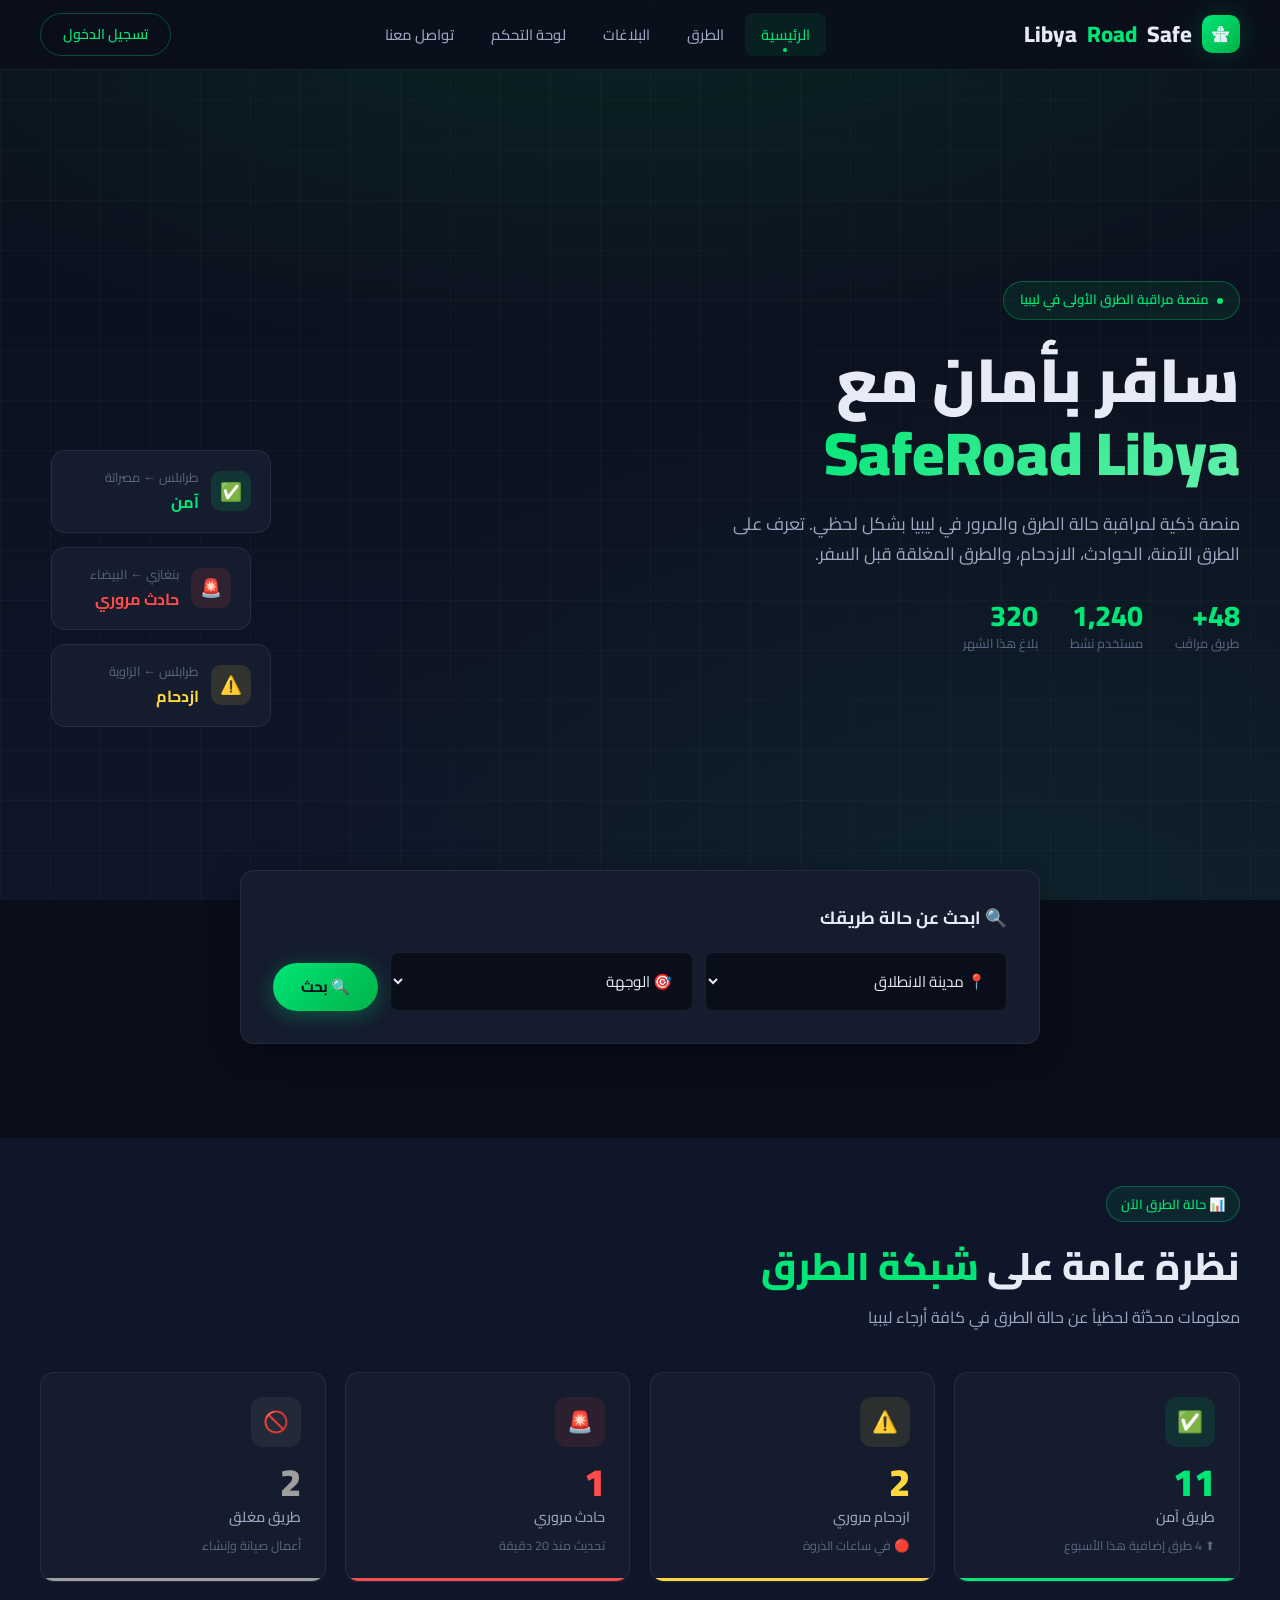
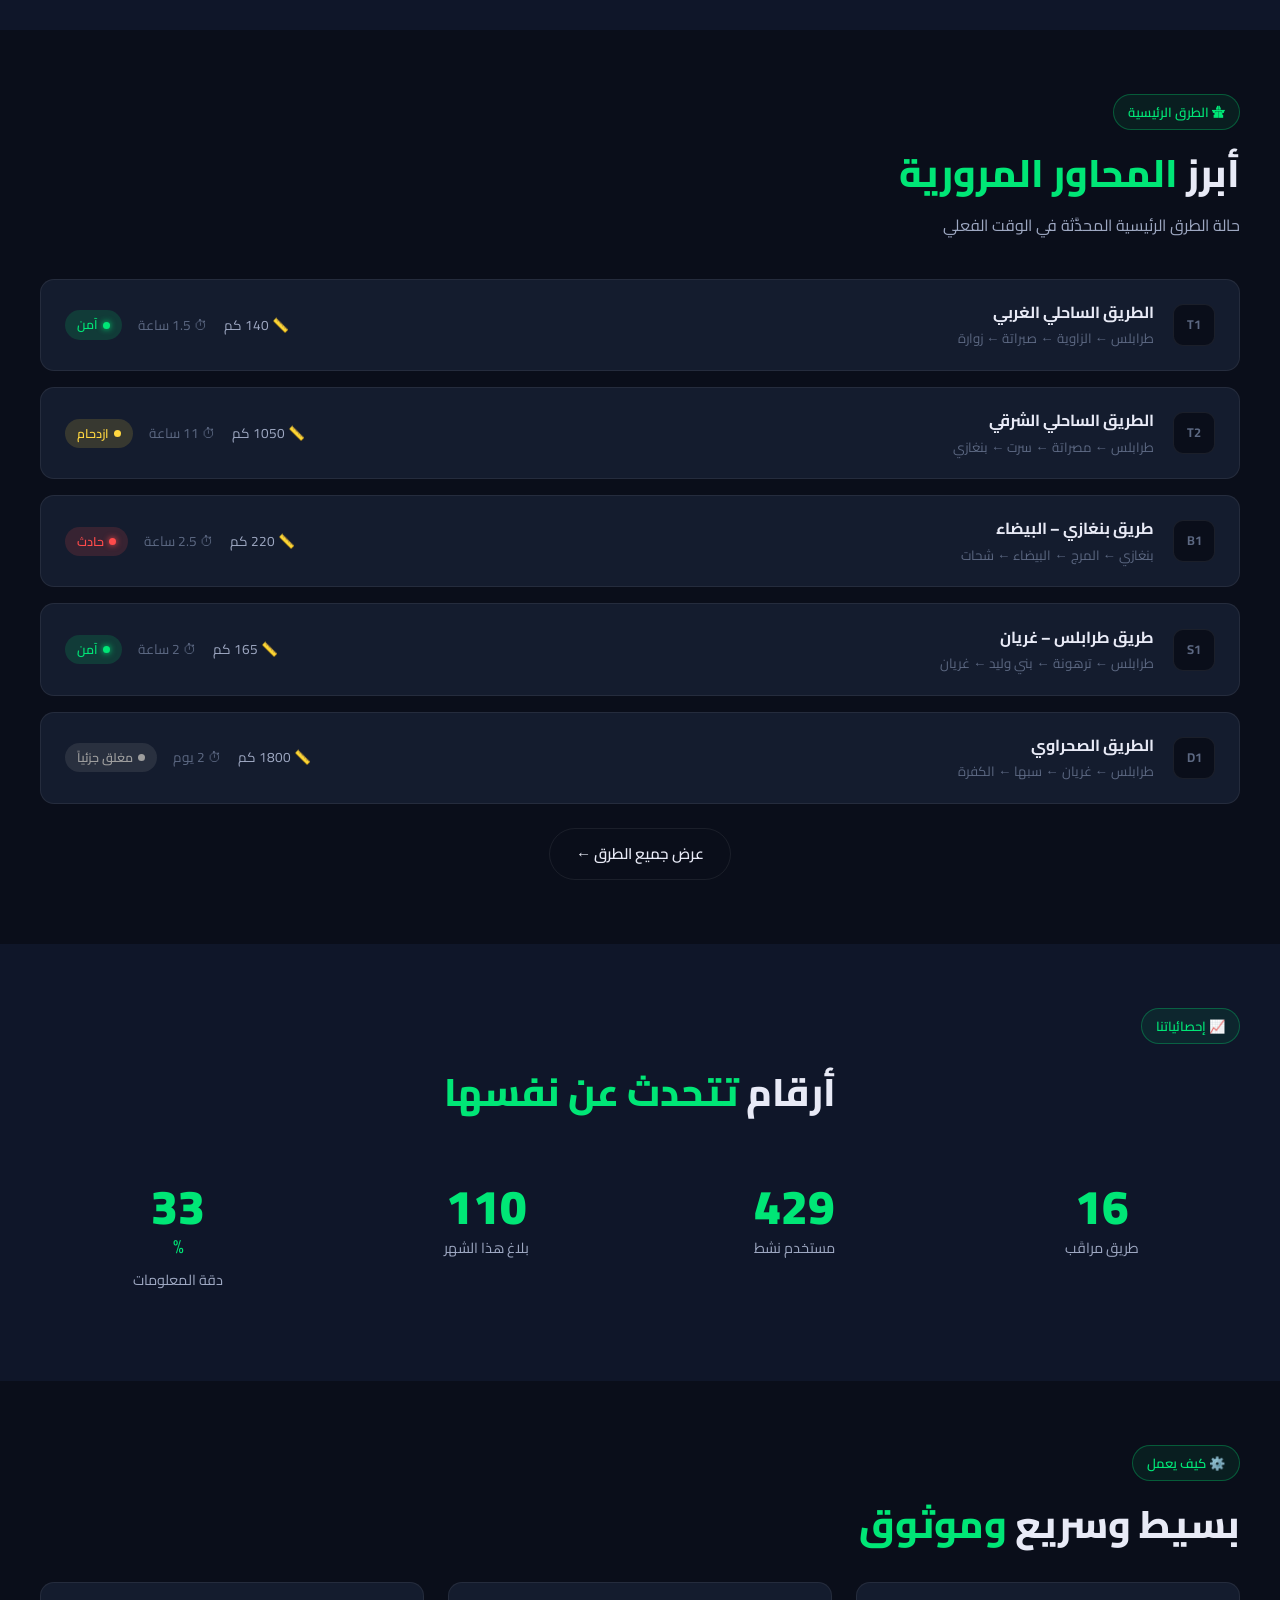
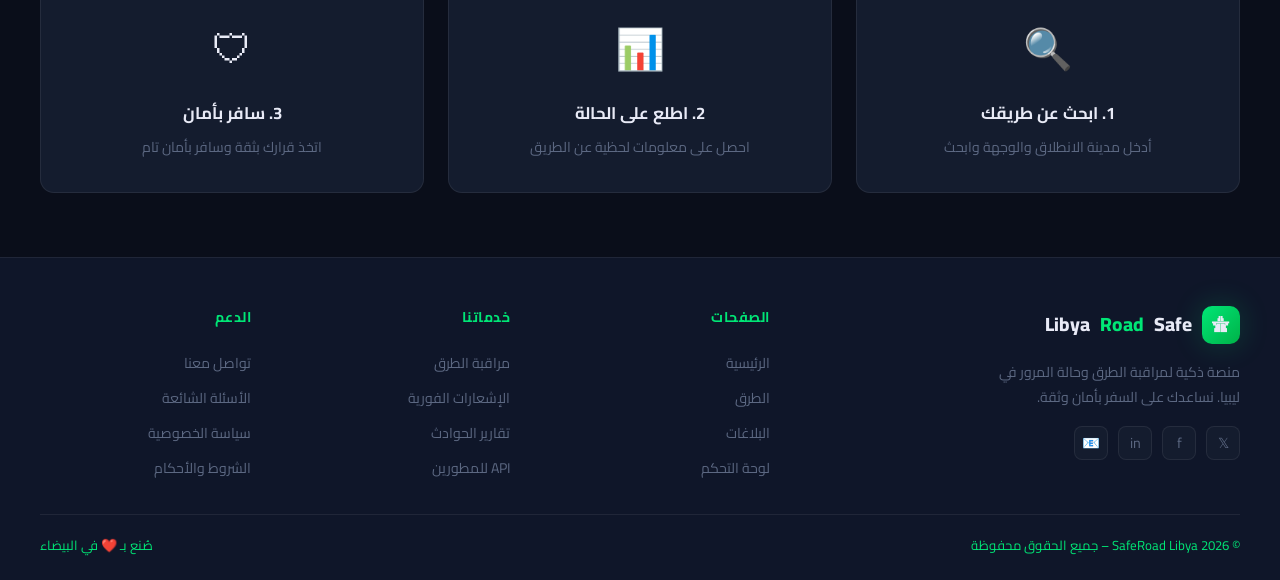
==== index.html @ 359f3f6f "Update index.html" ====
<!DOCTYPE html>
<html lang="ar" dir="rtl">
<head>
  <meta charset="UTF-8" />
  <meta name="viewport" content="width=device-width, initial-scale=1.0" />
  <title>SafeRoad Libya – منصة مراقبة الطرق</title>
  <meta name="description" content="منصة ذكية لمراقبة الطرق وحالة المرور في ليبيا" />
  <style>
/* =============================================
   SafeRoad Libya - style.css
   تصميم احترافي - داكن + أخضر + أبيض
   ============================================= */

/* === الخطوط === */
@import url('https://fonts.googleapis.com/css2?family=Cairo:wght@300;400;500;600;700;800;900&family=Tajawal:wght@300;400;500;700;800&display=swap');

/* === متغيرات الألوان === */
:root {
  --bg-primary:    #0a0e1a;
  --bg-secondary:  #0f1629;
  --bg-card:       #141c2e;
  --bg-card-hover: #1a2540;
  --green-main:    #00e676;
  --green-dark:    #00b248;
  --green-glow:    rgba(0, 230, 118, 0.18);
  --green-subtle:  rgba(0, 230, 118, 0.08);
  --accent-red:    #ff4b4b;
  --accent-yellow: #ffd740;
  --accent-gray:   #9e9e9e;
  --text-primary:  #e8eaf6;
  --text-secondary:#9ea8c2;
  --text-muted:    #5c6882;
  --border:        rgba(255,255,255,0.07);
  --border-green:  rgba(0, 230, 118, 0.3);
  --shadow-card:   0 8px 32px rgba(0,0,0,0.4);
  --shadow-green:  0 0 30px rgba(0, 230, 118, 0.2);
  --radius:        14px;
  --radius-sm:     8px;
  --transition:    all 0.3s cubic-bezier(0.4, 0, 0.2, 1);
}

/* === إعادة تعيين === */
*, *::before, *::after { box-sizing: border-box; margin: 0; padding: 0; }

html {
  scroll-behavior: smooth;
  font-size: 16px;
}

body {
  font-family: 'Cairo', 'Tajawal', sans-serif;
  background: var(--bg-primary);
  color: var(--text-primary);
  direction: rtl;
  text-align: right;
  line-height: 1.7;
  overflow-x: hidden;
  opacity: 0;
  transition: opacity 0.4s ease;
}

a { text-decoration: none; color: inherit; transition: var(--transition); }
ul, ol { list-style: none; }
img { max-width: 100%; display: block; }
button { cursor: pointer; font-family: inherit; border: none; outline: none; }
input, textarea, select { font-family: inherit; direction: rtl; }

/* === شريط التمرير === */
::-webkit-scrollbar { width: 6px; }
::-webkit-scrollbar-track { background: var(--bg-primary); }
::-webkit-scrollbar-thumb { background: var(--green-dark); border-radius: 3px; }

/* =============================================
   NAVBAR
   ============================================= */
.navbar {
  position: fixed;
  top: 0; right: 0; left: 0;
  z-index: 1000;
  display: flex;
  align-items: center;
  justify-content: space-between;
  padding: 0 2.5rem;
  height: 70px;
  background: rgba(10, 14, 26, 0.85);
  backdrop-filter: blur(20px);
  border-bottom: 1px solid var(--border);
  transition: var(--transition);
}

.navbar.scrolled {
  background: rgba(10, 14, 26, 0.98);
  box-shadow: 0 4px 30px rgba(0,0,0,0.5);
}

.nav-logo {
  display: flex;
  align-items: center;
  gap: 10px;
  font-size: 1.4rem;
  font-weight: 800;
  color: var(--text-primary);
}

.nav-logo .logo-icon {
  width: 38px; height: 38px;
  background: linear-gradient(135deg, var(--green-main), var(--green-dark));
  border-radius: 10px;
  display: flex; align-items: center; justify-content: center;
  font-size: 1.1rem;
  box-shadow: var(--shadow-green);
}

.nav-logo span { color: var(--green-main); }

.nav-links {
  display: flex;
  align-items: center;
  gap: 0.3rem;
}

.nav-links a {
  padding: 8px 16px;
  border-radius: var(--radius-sm);
  font-size: 0.92rem;
  font-weight: 500;
  color: var(--text-secondary);
  transition: var(--transition);
  position: relative;
}

.nav-links a:hover,
.nav-links a.active {
  color: var(--green-main);
  background: var(--green-subtle);
}

.nav-links a.active::after {
  content: '';
  position: absolute;
  bottom: 4px; left: 50%; transform: translateX(-50%);
  width: 4px; height: 4px;
  background: var(--green-main);
  border-radius: 50%;
}

.nav-actions {
  display: flex;
  align-items: center;
  gap: 12px;
}

.btn-nav-login {
  padding: 9px 22px;
  border-radius: 50px;
  background: transparent;
  border: 1px solid var(--border-green);
  color: var(--green-main);
  font-size: 0.88rem;
  font-weight: 600;
  transition: var(--transition);
}

.btn-nav-login:hover {
  background: var(--green-subtle);
  box-shadow: var(--shadow-green);
}

/* Mobile Menu Button */
.hamburger {
  display: none;
  flex-direction: column;
  gap: 5px;
  background: none;
  border: none;
  padding: 6px;
  cursor: pointer;
}

.hamburger span {
  width: 24px; height: 2px;
  background: var(--text-primary);
  border-radius: 2px;
  transition: var(--transition);
  display: block;
}

.hamburger.open span:nth-child(1) { transform: translateY(7px) rotate(45deg); }
.hamburger.open span:nth-child(2) { opacity: 0; }
.hamburger.open span:nth-child(3) { transform: translateY(-7px) rotate(-45deg); }

.mobile-menu {
  display: none;
  position: fixed;
  top: 70px; right: 0; left: 0;
  background: var(--bg-secondary);
  border-bottom: 1px solid var(--border);
  padding: 1.5rem;
  z-index: 999;
  flex-direction: column;
  gap: 8px;
  animation: slideDown 0.3s ease;
}

.mobile-menu.open { display: flex; }

.mobile-menu a {
  padding: 12px 16px;
  border-radius: var(--radius-sm);
  font-size: 1rem;
  font-weight: 500;
  color: var(--text-secondary);
  border-bottom: 1px solid var(--border);
  transition: var(--transition);
}

.mobile-menu a:last-child { border-bottom: none; }
.mobile-menu a:hover, .mobile-menu a.active { color: var(--green-main); background: var(--green-subtle); }

@keyframes slideDown {
  from { opacity: 0; transform: translateY(-10px); }
  to   { opacity: 1; transform: translateY(0); }
}

/* =============================================
   BUTTONS
   ============================================= */
.btn-primary {
  display: inline-flex;
  align-items: center;
  gap: 8px;
  padding: 13px 28px;
  background: linear-gradient(135deg, var(--green-main), var(--green-dark));
  color: #0a0e1a;
  border-radius: 50px;
  font-weight: 700;
  font-size: 0.95rem;
  border: none;
  transition: var(--transition);
  box-shadow: 0 4px 20px rgba(0, 230, 118, 0.3);
}

.btn-primary:hover {
  transform: translateY(-2px);
  box-shadow: 0 8px 30px rgba(0, 230, 118, 0.45);
}

.btn-secondary {
  display: inline-flex;
  align-items: center;
  gap: 8px;
  padding: 12px 26px;
  background: transparent;
  color: var(--text-primary);
  border-radius: 50px;
  font-weight: 600;
  font-size: 0.95rem;
  border: 1px solid var(--border);
  transition: var(--transition);
}

.btn-secondary:hover {
  border-color: var(--green-main);
  color: var(--green-main);
  background: var(--green-subtle);
}

.btn-outline-green {
  display: inline-flex;
  align-items: center;
  gap: 8px;
  padding: 10px 22px;
  background: transparent;
  color: var(--green-main);
  border-radius: var(--radius-sm);
  font-weight: 600;
  font-size: 0.88rem;
  border: 1px solid var(--border-green);
  transition: var(--transition);
}

.btn-outline-green:hover {
  background: var(--green-subtle);
  box-shadow: var(--shadow-green);
}

/* =============================================
   CARDS
   ============================================= */
.card {
  background: var(--bg-card);
  border: 1px solid var(--border);
  border-radius: var(--radius);
  padding: 1.5rem;
  transition: var(--transition);
  position: relative;
  overflow: hidden;
}

.card:hover {
  border-color: var(--border-green);
  box-shadow: var(--shadow-card);
  transform: translateY(-3px);
}

.card::before {
  content: '';
  position: absolute;
  top: 0; right: 0; left: 0;
  height: 2px;
  background: linear-gradient(90deg, transparent, var(--green-main), transparent);
  opacity: 0;
  transition: var(--transition);
}

.card:hover::before { opacity: 1; }

/* =============================================
   BADGES / STATUS
   ============================================= */
.badge {
  display: inline-flex;
  align-items: center;
  gap: 5px;
  padding: 4px 12px;
  border-radius: 50px;
  font-size: 0.78rem;
  font-weight: 600;
}

.badge-safe    { background: rgba(0,230,118,0.15); color: var(--green-main); }
.badge-danger  { background: rgba(255,75,75,0.15);  color: var(--accent-red); }
.badge-warning { background: rgba(255,215,64,0.15); color: var(--accent-yellow); }
.badge-closed  { background: rgba(158,158,158,0.15);color: var(--accent-gray); }

.status-dot {
  width: 7px; height: 7px;
  border-radius: 50%;
  display: inline-block;
}
.status-dot.safe    { background: var(--green-main); box-shadow: 0 0 6px var(--green-main); animation: pulse-green 2s infinite; }
.status-dot.danger  { background: var(--accent-red); box-shadow: 0 0 6px var(--accent-red); animation: pulse-red 2s infinite; }
.status-dot.warning { background: var(--accent-yellow); }
.status-dot.closed  { background: var(--accent-gray); }

@keyframes pulse-green {
  0%, 100% { box-shadow: 0 0 6px var(--green-main); }
  50%       { box-shadow: 0 0 14px var(--green-main); }
}
@keyframes pulse-red {
  0%, 100% { box-shadow: 0 0 6px var(--accent-red); }
  50%       { box-shadow: 0 0 14px var(--accent-red); }
}

/* =============================================
   SECTION TITLES
   ============================================= */
.section-label {
  display: inline-flex;
  align-items: center;
  gap: 8px;
  padding: 6px 14px;
  background: var(--green-subtle);
  border: 1px solid var(--border-green);
  border-radius: 50px;
  color: var(--green-main);
  font-size: 0.82rem;
  font-weight: 600;
  margin-bottom: 1.2rem;
}

.section-title {
  font-size: clamp(1.6rem, 3vw, 2.4rem);
  font-weight: 800;
  color: var(--text-primary);
  line-height: 1.3;
  margin-bottom: 0.8rem;
}

.section-title span { color: var(--green-main); }

.section-desc {
  color: var(--text-secondary);
  font-size: 1rem;
  max-width: 560px;
  margin-bottom: 2.5rem;
}

/* =============================================
   FORMS & INPUTS
   ============================================= */
.form-group {
  display: flex;
  flex-direction: column;
  gap: 8px;
  margin-bottom: 1.2rem;
}

.form-group label {
  font-size: 0.9rem;
  font-weight: 600;
  color: var(--text-secondary);
}

.form-control {
  padding: 13px 16px;
  background: var(--bg-primary);
  border: 1px solid var(--border);
  border-radius: var(--radius-sm);
  color: var(--text-primary);
  font-size: 0.95rem;
  transition: var(--transition);
  width: 100%;
}

.form-control:focus {
  border-color: var(--green-main);
  outline: none;
  box-shadow: 0 0 0 3px var(--green-glow);
}

.form-control::placeholder { color: var(--text-muted); }

select.form-control option { background: var(--bg-secondary); }

/* =============================================
   FOOTER
   ============================================= */
.footer {
  background: var(--bg-secondary);
  border-top: 1px solid var(--border);
  padding: 3rem 2.5rem 1.5rem;
}

.footer-grid {
  display: grid;
  grid-template-columns: 2fr 1fr 1fr 1fr;
  gap: 3rem;
  margin-bottom: 2rem;
}

.footer-brand .nav-logo { margin-bottom: 1rem; font-size: 1.2rem; }
.footer-brand p { color: var(--text-muted); font-size: 0.88rem; line-height: 1.8; max-width: 260px; }

.footer-col h4 {
  font-size: 0.88rem;
  font-weight: 700;
  color: var(--green-main);
  margin-bottom: 1.2rem;
  text-transform: uppercase;
  letter-spacing: 0.5px;
}

.footer-col ul { display: flex; flex-direction: column; gap: 8px; }
.footer-col ul a { color: var(--text-muted); font-size: 0.88rem; transition: var(--transition); }
.footer-col ul a:hover { color: var(--green-main); padding-right: 6px; }

.footer-bottom {
  border-top: 1px solid var(--border);
  padding-top: 1.2rem;
  display: flex;
  align-items: center;
  justify-content: space-between;
  color: var(--text-muted);
  font-size: 0.82rem;
}

.footer-bottom span { color: var(--green-main); }

.social-links { display: flex; gap: 10px; }
.social-link {
  width: 34px; height: 34px;
  border-radius: 8px;
  background: var(--bg-card);
  border: 1px solid var(--border);
  display: flex; align-items: center; justify-content: center;
  color: var(--text-muted);
  font-size: 0.9rem;
  transition: var(--transition);
}
.social-link:hover { border-color: var(--green-main); color: var(--green-main); }

/* =============================================
   HERO - index.html
   ============================================= */
.hero {
  min-height: 100vh;
  display: flex;
  align-items: center;
  position: relative;
  padding: 100px 2.5rem 4rem;
  overflow: hidden;
}

.hero-bg {
  position: absolute;
  inset: 0;
  background:
    radial-gradient(ellipse 80% 50% at 50% -10%, rgba(0,230,118,0.12), transparent),
    radial-gradient(ellipse 60% 60% at 80% 100%, rgba(0,178,72,0.08), transparent),
    linear-gradient(180deg, var(--bg-primary) 0%, var(--bg-secondary) 100%);
}

.hero-grid-lines {
  position: absolute;
  inset: 0;
  background-image:
    linear-gradient(rgba(255,255,255,0.025) 1px, transparent 1px),
    linear-gradient(90deg, rgba(255,255,255,0.025) 1px, transparent 1px);
  background-size: 50px 50px;
}

.hero-content {
  position: relative;
  z-index: 2;
  max-width: 680px;
}

.hero-badge {
  display: inline-flex;
  align-items: center;
  gap: 8px;
  padding: 7px 16px;
  background: var(--green-subtle);
  border: 1px solid var(--border-green);
  border-radius: 50px;
  color: var(--green-main);
  font-size: 0.83rem;
  font-weight: 600;
  margin-bottom: 1.5rem;
  animation: fadeInDown 0.6s ease both;
}

.hero-badge .dot { width: 6px; height: 6px; background: var(--green-main); border-radius: 50%; animation: pulse-green 1.5s infinite; }

.hero h1 {
  font-size: clamp(2.2rem, 5vw, 3.8rem);
  font-weight: 900;
  line-height: 1.2;
  margin-bottom: 1.2rem;
  animation: fadeInUp 0.7s ease 0.1s both;
}

.hero h1 .highlight {
  background: linear-gradient(135deg, var(--green-main), #69f0ae);
  -webkit-background-clip: text;
  -webkit-text-fill-color: transparent;
  background-clip: text;
}

.hero p {
  font-size: 1.1rem;
  color: var(--text-secondary);
  margin-bottom: 2rem;
  animation: fadeInUp 0.7s ease 0.2s both;
  max-width: 540px;
}

.hero-actions {
  display: flex;
  gap: 14px;
  flex-wrap: wrap;
  animation: fadeInUp 0.7s ease 0.3s both;
  margin-bottom: 2.5rem;
}

.hero-stats {
  display: flex;
  gap: 2rem;
  animation: fadeInUp 0.7s ease 0.4s both;
}

.hero-stat .num {
  font-size: 1.8rem;
  font-weight: 800;
  color: var(--green-main);
  line-height: 1;
}

.hero-stat .lbl {
  font-size: 0.8rem;
  color: var(--text-muted);
  margin-top: 3px;
}

/* Floating cards */
.hero-visual {
  position: absolute;
  left: 4%;
  top: 50%;
  transform: translateY(-50%);
  display: flex;
  flex-direction: column;
  gap: 14px;
  z-index: 2;
  animation: fadeInLeft 0.8s ease 0.5s both;
}

.float-card {
  background: var(--bg-card);
  border: 1px solid var(--border);
  border-radius: var(--radius);
  padding: 1rem 1.2rem;
  min-width: 200px;
  display: flex;
  align-items: center;
  gap: 12px;
  animation: float 4s ease-in-out infinite;
  backdrop-filter: blur(10px);
}

.float-card:nth-child(2) { animation-delay: 1s; margin-right: 20px; }
.float-card:nth-child(3) { animation-delay: 2s; }

.float-card .icon {
  width: 40px; height: 40px;
  border-radius: 10px;
  display: flex; align-items: center; justify-content: center;
  font-size: 1.1rem;
  flex-shrink: 0;
}

.float-card .info { flex: 1; }
.float-card .info .title { font-size: 0.8rem; color: var(--text-muted); }
.float-card .info .value { font-size: 1rem; font-weight: 700; }

@keyframes float {
  0%, 100% { transform: translateY(0); }
  50%       { transform: translateY(-8px); }
}

/* =============================================
   SEARCH SECTION - index.html
   ============================================= */
.search-section {
  padding: 0 2.5rem 4rem;
  position: relative;
  z-index: 2;
}

.search-box {
  background: var(--bg-card);
  border: 1px solid var(--border);
  border-radius: var(--radius);
  padding: 2rem;
  max-width: 800px;
  margin: 0 auto;
  box-shadow: var(--shadow-card);
  position: relative;
  top: -30px;
}

.search-box h3 {
  font-size: 1.1rem;
  font-weight: 700;
  margin-bottom: 1.2rem;
  color: var(--text-primary);
}

.search-row {
  display: grid;
  grid-template-columns: 1fr 1fr auto;
  gap: 12px;
  align-items: end;
}

.search-row .btn-primary { white-space: nowrap; height: 48px; }

/* =============================================
   STATUS CARDS SECTION
   ============================================= */
.status-section {
  padding: 3rem 2.5rem;
  background: var(--bg-secondary);
}

.status-grid {
  display: grid;
  grid-template-columns: repeat(4, 1fr);
  gap: 1.2rem;
  margin-top: 2rem;
}

.status-card {
  background: var(--bg-card);
  border: 1px solid var(--border);
  border-radius: var(--radius);
  padding: 1.5rem;
  transition: var(--transition);
  cursor: pointer;
  position: relative;
  overflow: hidden;
}

.status-card::after {
  content: '';
  position: absolute;
  bottom: 0; right: 0; left: 0;
  height: 3px;
  border-radius: 0 0 var(--radius) var(--radius);
  transition: var(--transition);
}

.status-card.safe::after   { background: var(--green-main); }
.status-card.danger::after { background: var(--accent-red); }
.status-card.warn::after   { background: var(--accent-yellow); }
.status-card.closed::after { background: var(--accent-gray); }

.status-card:hover { transform: translateY(-4px); border-color: rgba(255,255,255,0.15); }

.status-card .sc-icon {
  width: 50px; height: 50px;
  border-radius: 12px;
  display: flex; align-items: center; justify-content: center;
  font-size: 1.3rem;
  margin-bottom: 1rem;
}

.status-card.safe   .sc-icon { background: rgba(0,230,118,0.1);  color: var(--green-main); }
.status-card.danger .sc-icon { background: rgba(255,75,75,0.1);  color: var(--accent-red); }
.status-card.warn   .sc-icon { background: rgba(255,215,64,0.1); color: var(--accent-yellow); }
.status-card.closed .sc-icon { background: rgba(158,158,158,0.1);color: var(--accent-gray); }

.status-card .sc-num {
  font-size: 2.4rem;
  font-weight: 900;
  line-height: 1;
  margin-bottom: 4px;
}

.status-card.safe   .sc-num { color: var(--green-main); }
.status-card.danger .sc-num { color: var(--accent-red); }
.status-card.warn   .sc-num { color: var(--accent-yellow); }
.status-card.closed .sc-num { color: var(--accent-gray); }

.status-card .sc-label { font-size: 0.9rem; color: var(--text-secondary); font-weight: 500; }
.status-card .sc-sub   { font-size: 0.78rem; color: var(--text-muted); margin-top: 6px; }

/* =============================================
   FEATURED ROADS - index.html
   ============================================= */
.roads-section { padding: 4rem 2.5rem; }

.roads-list { display: flex; flex-direction: column; gap: 1rem; }

.road-item {
  background: var(--bg-card);
  border: 1px solid var(--border);
  border-radius: var(--radius);
  padding: 1.2rem 1.5rem;
  display: flex;
  align-items: center;
  gap: 1.2rem;
  transition: var(--transition);
}

.road-item:hover { border-color: var(--border-green); transform: translateX(-4px); }

.road-item .road-num {
  width: 42px; height: 42px;
  background: var(--bg-primary);
  border: 1px solid var(--border);
  border-radius: 10px;
  display: flex; align-items: center; justify-content: center;
  font-size: 0.8rem;
  font-weight: 700;
  color: var(--text-muted);
  flex-shrink: 0;
}

.road-item .road-info { flex: 1; }
.road-item .road-name { font-weight: 700; font-size: 1rem; color: var(--text-primary); }
.road-item .road-cities { font-size: 0.83rem; color: var(--text-muted); margin-top: 2px; }

.road-item .road-meta {
  display: flex;
  align-items: center;
  gap: 1rem;
  flex-shrink: 0;
}

.road-item .road-dist { font-size: 0.85rem; color: var(--text-secondary); }
.road-item .road-time { font-size: 0.85rem; color: var(--text-muted); }

/* =============================================
   STATISTICS - index.html
   ============================================= */
.stats-section {
  padding: 4rem 2.5rem;
  background: var(--bg-secondary);
}

.stats-grid {
  display: grid;
  grid-template-columns: repeat(4, 1fr);
  gap: 2rem;
  text-align: center;
}

.stat-item { padding: 1.5rem; }
.stat-item .num {
  font-size: clamp(2rem, 4vw, 3rem);
  font-weight: 900;
  color: var(--green-main);
  line-height: 1;
  display: block;
}
.stat-item .unit { font-size: 1.2rem; }
.stat-item .label { color: var(--text-secondary); font-size: 0.9rem; margin-top: 6px; }
.stat-divider {
  width: 1px;
  background: var(--border);
  margin: 1rem 0;
  height: auto;
}

/* =============================================
   ROADS PAGE - roads.html
   ============================================= */
.page-header {
  padding: 120px 2.5rem 3rem;
  background: var(--bg-secondary);
  border-bottom: 1px solid var(--border);
  position: relative;
  overflow: hidden;
}

.page-header::before {
  content: '';
  position: absolute;
  top: 0; right: 0; left: 0;
  height: 100%;
  background: radial-gradient(ellipse 60% 80% at 50% 0%, rgba(0,230,118,0.07), transparent);
}

.page-header-content { position: relative; z-index: 1; }
.page-header h1 { font-size: clamp(1.8rem, 3.5vw, 2.8rem); font-weight: 900; margin-bottom: 0.5rem; }
.page-header p  { color: var(--text-secondary); }

/* Map */
.map-container {
  background: var(--bg-card);
  border: 1px solid var(--border);
  border-radius: var(--radius);
  overflow: hidden;
  height: 420px;
  position: relative;
}

.map-placeholder {
  width: 100%; height: 100%;
  display: flex;
  flex-direction: column;
  align-items: center;
  justify-content: center;
  background: linear-gradient(135deg, #0d1520, #0a1a12);
  position: relative;
  overflow: hidden;
}

/* SVG Road Map */
.map-svg { width: 100%; height: 100%; }

.map-legend {
  position: absolute;
  bottom: 14px;
  right: 14px;
  background: rgba(10,14,26,0.88);
  border: 1px solid var(--border);
  border-radius: var(--radius-sm);
  padding: 10px 14px;
  display: flex;
  gap: 14px;
  backdrop-filter: blur(10px);
}

.legend-item {
  display: flex;
  align-items: center;
  gap: 6px;
  font-size: 0.78rem;
  color: var(--text-secondary);
}

.legend-line {
  width: 20px; height: 3px;
  border-radius: 2px;
}

.roads-page-layout {
  display: grid;
  grid-template-columns: 1fr 1.5fr;
  gap: 1.5rem;
  padding: 2rem 2.5rem;
  align-items: start;
}

.search-panel { display: flex; flex-direction: column; gap: 1rem; }

.route-result-card {
  background: var(--bg-card);
  border: 1px solid var(--border);
  border-radius: var(--radius);
  padding: 1.2rem 1.5rem;
  transition: var(--transition);
}

.route-result-card:hover { border-color: var(--border-green); }

.route-result-header {
  display: flex;
  align-items: center;
  justify-content: space-between;
  margin-bottom: 10px;
}

.route-cities {
  font-weight: 700;
  font-size: 1.05rem;
  display: flex;
  align-items: center;
  gap: 8px;
}

.route-cities .arrow { color: var(--text-muted); font-size: 0.85rem; }

.route-meta {
  display: flex;
  gap: 1.2rem;
  margin-top: 10px;
  padding-top: 10px;
  border-top: 1px solid var(--border);
}

.route-meta-item { display: flex; flex-direction: column; }
.route-meta-item .rm-label { font-size: 0.75rem; color: var(--text-muted); }
.route-meta-item .rm-value { font-size: 0.9rem; font-weight: 600; color: var(--text-primary); }

/* =============================================
   REPORTS PAGE - reports.html
   ============================================= */
.reports-layout {
  display: grid;
  grid-template-columns: 1fr 2fr;
  gap: 1.5rem;
  padding: 2rem 2.5rem;
  align-items: start;
}

.filter-panel { display: flex; flex-direction: column; gap: 0.7rem; }

.filter-btn {
  display: flex;
  align-items: center;
  gap: 10px;
  padding: 12px 16px;
  border-radius: var(--radius-sm);
  background: var(--bg-card);
  border: 1px solid var(--border);
  color: var(--text-secondary);
  font-size: 0.9rem;
  font-weight: 500;
  width: 100%;
  text-align: right;
  transition: var(--transition);
  cursor: pointer;
}

.filter-btn:hover, .filter-btn.active {
  border-color: var(--green-main);
  color: var(--green-main);
  background: var(--green-subtle);
}

.filter-btn .count {
  margin-right: auto;
  background: var(--bg-primary);
  padding: 2px 8px;
  border-radius: 50px;
  font-size: 0.75rem;
  color: var(--text-muted);
}

.report-card {
  background: var(--bg-card);
  border: 1px solid var(--border);
  border-radius: var(--radius);
  padding: 1.2rem 1.5rem;
  transition: var(--transition);
  display: flex;
  gap: 14px;
}

.report-card:hover { border-color: var(--border-green); transform: translateX(-4px); }

.report-card .report-icon {
  width: 44px; height: 44px;
  border-radius: 10px;
  display: flex; align-items: center; justify-content: center;
  font-size: 1.1rem;
  flex-shrink: 0;
}

.report-card.danger  .report-icon { background: rgba(255,75,75,0.1);  color: var(--accent-red); }
.report-card.warning .report-icon { background: rgba(255,215,64,0.1); color: var(--accent-yellow); }
.report-card.closed  .report-icon { background: rgba(158,158,158,0.1);color: var(--accent-gray); }
.report-card.safe    .report-icon { background: rgba(0,230,118,0.1);  color: var(--green-main); }

.report-card .report-body { flex: 1; }
.report-card .report-title { font-weight: 700; font-size: 0.98rem; margin-bottom: 4px; }
.report-card .report-location { font-size: 0.83rem; color: var(--text-muted); margin-bottom: 6px; display: flex; align-items: center; gap: 4px; }
.report-card .report-desc { font-size: 0.85rem; color: var(--text-secondary); line-height: 1.6; }
.report-card .report-footer { display: flex; align-items: center; justify-content: space-between; margin-top: 8px; padding-top: 8px; border-top: 1px solid var(--border); }
.report-card .report-time { font-size: 0.78rem; color: var(--text-muted); display: flex; align-items: center; gap: 4px; }
.report-card .report-votes { font-size: 0.78rem; color: var(--text-secondary); display: flex; align-items: center; gap: 4px; }

/* Add Report Button */
.fab {
  position: fixed;
  bottom: 2rem;
  left: 2rem;
  width: 56px; height: 56px;
  border-radius: 50%;
  background: linear-gradient(135deg, var(--green-main), var(--green-dark));
  color: #0a0e1a;
  display: flex; align-items: center; justify-content: center;
  font-size: 1.4rem;
  font-weight: 700;
  box-shadow: 0 6px 24px rgba(0,230,118,0.4);
  border: none;
  cursor: pointer;
  transition: var(--transition);
  z-index: 100;
}

.fab:hover { transform: scale(1.1) rotate(45deg); box-shadow: 0 8px 32px rgba(0,230,118,0.6); }

/* Modal */
.modal-overlay {
  display: none;
  position: fixed;
  inset: 0;
  background: rgba(0,0,0,0.75);
  z-index: 2000;
  align-items: center;
  justify-content: center;
  backdrop-filter: blur(4px);
}

.modal-overlay.open { display: flex; }

.modal {
  background: var(--bg-card);
  border: 1px solid var(--border);
  border-radius: var(--radius);
  padding: 2rem;
  width: 90%;
  max-width: 500px;
  animation: scaleIn 0.3s ease;
}

@keyframes scaleIn {
  from { opacity: 0; transform: scale(0.9); }
  to   { opacity: 1; transform: scale(1); }
}

.modal-header { display: flex; align-items: center; justify-content: space-between; margin-bottom: 1.5rem; }
.modal-header h3 { font-size: 1.1rem; font-weight: 700; }

.modal-close {
  width: 32px; height: 32px;
  border-radius: 8px;
  background: var(--bg-primary);
  border: 1px solid var(--border);
  color: var(--text-muted);
  display: flex; align-items: center; justify-content: center;
  cursor: pointer;
  transition: var(--transition);
  font-size: 1rem;
}

.modal-close:hover { border-color: var(--accent-red); color: var(--accent-red); }

/* =============================================
   DASHBOARD - dashboard.html
   ============================================= */
.dashboard-grid {
  display: grid;
  grid-template-columns: repeat(4, 1fr);
  gap: 1.2rem;
  padding: 2rem 2.5rem 1.5rem;
}

.dash-card {
  background: var(--bg-card);
  border: 1px solid var(--border);
  border-radius: var(--radius);
  padding: 1.4rem;
  position: relative;
  overflow: hidden;
  transition: var(--transition);
}

.dash-card:hover { transform: translateY(-3px); box-shadow: var(--shadow-card); }

.dash-card .dc-icon {
  width: 48px; height: 48px;
  border-radius: 12px;
  display: flex; align-items: center; justify-content: center;
  font-size: 1.2rem;
  margin-bottom: 1rem;
}

.dash-card.green  .dc-icon { background: rgba(0,230,118,0.1);  color: var(--green-main); }
.dash-card.red    .dc-icon { background: rgba(255,75,75,0.1);  color: var(--accent-red); }
.dash-card.yellow .dc-icon { background: rgba(255,215,64,0.1); color: var(--accent-yellow); }
.dash-card.gray   .dc-icon { background: rgba(158,158,158,0.1);color: var(--accent-gray); }

.dash-card .dc-num {
  font-size: 2.2rem;
  font-weight: 900;
  line-height: 1;
  margin-bottom: 4px;
}

.dash-card.green  .dc-num { color: var(--green-main); }
.dash-card.red    .dc-num { color: var(--accent-red); }
.dash-card.yellow .dc-num { color: var(--accent-yellow); }
.dash-card.gray   .dc-num { color: var(--accent-gray); }

.dash-card .dc-label { font-size: 0.9rem; color: var(--text-secondary); }
.dash-card .dc-change { font-size: 0.78rem; color: var(--text-muted); margin-top: 8px; }
.dash-card .dc-change.up   { color: var(--green-main); }
.dash-card .dc-change.down { color: var(--accent-red); }

/* Progress bar */
.progress-bar {
  height: 4px;
  background: var(--bg-primary);
  border-radius: 2px;
  margin-top: 10px;
  overflow: hidden;
}

.progress-fill {
  height: 100%;
  border-radius: 2px;
  transition: width 1s ease;
}

.dash-card.green  .progress-fill { background: var(--green-main); }
.dash-card.red    .progress-fill { background: var(--accent-red); }
.dash-card.yellow .progress-fill { background: var(--accent-yellow); }
.dash-card.gray   .progress-fill { background: var(--accent-gray); }

/* Tips Section */
.tips-grid {
  display: grid;
  grid-template-columns: repeat(3, 1fr);
  gap: 1.2rem;
  padding: 0 2.5rem 3rem;
}

.tip-card {
  background: var(--bg-card);
  border: 1px solid var(--border);
  border-radius: var(--radius);
  padding: 1.4rem;
  transition: var(--transition);
}

.tip-card:hover { border-color: var(--border-green); transform: translateY(-3px); }

.tip-card .tip-num {
  font-size: 2.5rem;
  font-weight: 900;
  color: var(--green-subtle);
  color: rgba(0,230,118,0.12);
  line-height: 1;
  margin-bottom: 0.5rem;
}

.tip-card h4 { font-size: 0.98rem; font-weight: 700; margin-bottom: 6px; }
.tip-card p  { font-size: 0.85rem; color: var(--text-muted); line-height: 1.7; }

/* =============================================
   CONTACT PAGE - contact.html
   ============================================= */
.contact-layout {
  display: grid;
  grid-template-columns: 1fr 1.6fr;
  gap: 2rem;
  padding: 3rem 2.5rem;
  align-items: start;
}

.contact-info { display: flex; flex-direction: column; gap: 1rem; }

.contact-card {
  background: var(--bg-card);
  border: 1px solid var(--border);
  border-radius: var(--radius);
  padding: 1.3rem 1.5rem;
  display: flex;
  align-items: center;
  gap: 14px;
  transition: var(--transition);
}

.contact-card:hover { border-color: var(--border-green); }

.contact-card .cc-icon {
  width: 44px; height: 44px;
  border-radius: 10px;
  background: var(--green-subtle);
  border: 1px solid var(--border-green);
  display: flex; align-items: center; justify-content: center;
  font-size: 1.1rem;
  color: var(--green-main);
  flex-shrink: 0;
}

.contact-card .cc-info { flex: 1; }
.contact-card .cc-label { font-size: 0.78rem; color: var(--text-muted); }
.contact-card .cc-value { font-size: 0.92rem; font-weight: 600; }

.contact-form-wrap {
  background: var(--bg-card);
  border: 1px solid var(--border);
  border-radius: var(--radius);
  padding: 2rem;
}

.contact-form-wrap h3 { font-size: 1.2rem; font-weight: 700; margin-bottom: 1.5rem; }

textarea.form-control { resize: vertical; min-height: 120px; }

/* =============================================
   LOGIN PAGE - login.html
   ============================================= */
.login-page {
  min-height: 100vh;
  display: flex;
  align-items: center;
  justify-content: center;
  padding: 2rem;
  background: var(--bg-primary);
  position: relative;
  overflow: hidden;
}

.login-page::before {
  content: '';
  position: absolute;
  inset: 0;
  background:
    radial-gradient(ellipse 70% 70% at 20% 80%, rgba(0,230,118,0.08), transparent),
    radial-gradient(ellipse 50% 50% at 80% 20%, rgba(0,178,72,0.06), transparent);
}

.login-grid-lines {
  position: absolute;
  inset: 0;
  background-image:
    linear-gradient(rgba(255,255,255,0.02) 1px, transparent 1px),
    linear-gradient(90deg, rgba(255,255,255,0.02) 1px, transparent 1px);
  background-size: 60px 60px;
}

.login-card {
  position: relative;
  z-index: 2;
  background: rgba(20, 28, 46, 0.7);
  border: 1px solid rgba(255,255,255,0.08);
  border-radius: 20px;
  padding: 2.5rem;
  width: 100%;
  max-width: 420px;
  backdrop-filter: blur(20px);
  box-shadow: 0 20px 60px rgba(0,0,0,0.5);
  animation: scaleIn 0.4s ease;
}

.login-logo {
  text-align: center;
  margin-bottom: 2rem;
}

.login-logo .logo-circle {
  width: 64px; height: 64px;
  background: linear-gradient(135deg, var(--green-main), var(--green-dark));
  border-radius: 16px;
  display: flex; align-items: center; justify-content: center;
  font-size: 1.8rem;
  margin: 0 auto 1rem;
  box-shadow: 0 8px 24px rgba(0,230,118,0.35);
}

.login-logo h2 { font-size: 1.4rem; font-weight: 800; }
.login-logo p  { color: var(--text-muted); font-size: 0.85rem; }

.login-divider {
  text-align: center;
  position: relative;
  margin: 1rem 0;
  color: var(--text-muted);
  font-size: 0.8rem;
}

.login-divider::before, .login-divider::after {
  content: '';
  position: absolute;
  top: 50%;
  width: 42%;
  height: 1px;
  background: var(--border);
}

.login-divider::before { right: 0; }
.login-divider::after  { left: 0; }

.remember-row {
  display: flex;
  align-items: center;
  justify-content: space-between;
  margin-bottom: 1.2rem;
}

.checkbox-label {
  display: flex;
  align-items: center;
  gap: 8px;
  font-size: 0.88rem;
  color: var(--text-secondary);
  cursor: pointer;
}

.checkbox-label input[type="checkbox"] { accent-color: var(--green-main); width: 16px; height: 16px; }

.login-footer {
  text-align: center;
  margin-top: 1.5rem;
  font-size: 0.88rem;
  color: var(--text-muted);
}

.login-footer a { color: var(--green-main); font-weight: 600; }
.login-footer a:hover { text-decoration: underline; }

/* Password toggle */
.input-group { position: relative; }
.input-group .form-control { padding-left: 42px; }
.input-toggle {
  position: absolute;
  left: 12px;
  top: 50%;
  transform: translateY(-50%);
  background: none;
  border: none;
  color: var(--text-muted);
  font-size: 1rem;
  cursor: pointer;
  transition: var(--transition);
}
.input-toggle:hover { color: var(--green-main); }

/* =============================================
   ANIMATIONS
   ============================================= */
@keyframes fadeInDown {
  from { opacity: 0; transform: translateY(-20px); }
  to   { opacity: 1; transform: translateY(0); }
}

@keyframes fadeInUp {
  from { opacity: 0; transform: translateY(24px); }
  to   { opacity: 1; transform: translateY(0); }
}

@keyframes fadeInLeft {
  from { opacity: 0; transform: translateX(30px); }
  to   { opacity: 1; transform: translateX(0); }
}

@keyframes fadeIn {
  from { opacity: 0; }
  to   { opacity: 1; }
}

.animate-in {
  opacity: 0;
  transform: translateY(20px);
  transition: opacity 0.6s ease, transform 0.6s ease;
}

.animate-in.visible {
  opacity: 1;
  transform: none;
}

/* =============================================
   UTILITY
   ============================================= */
.container { max-width: 1280px; margin: 0 auto; padding: 0 2.5rem; }
.section { padding: 4rem 2.5rem; }
.text-center { text-align: center; }
.text-muted  { color: var(--text-muted); }
.text-green  { color: var(--green-main); }
.mt-1 { margin-top: 0.5rem; }
.mt-2 { margin-top: 1rem; }
.mt-3 { margin-top: 1.5rem; }
.mb-1 { margin-bottom: 0.5rem; }
.mb-2 { margin-bottom: 1rem; }
.mb-3 { margin-bottom: 1.5rem; }

.divider { height: 1px; background: var(--border); margin: 0; }

.flex { display: flex; }
.flex-col { flex-direction: column; }
.items-center { align-items: center; }
.justify-between { justify-content: space-between; }
.gap-1 { gap: 0.5rem; }
.gap-2 { gap: 1rem; }
.gap-3 { gap: 1.5rem; }

.reports-list { display: flex; flex-direction: column; gap: 1rem; }

/* =============================================
   RESPONSIVE
   ============================================= */
@media (max-width: 1024px) {
  .status-grid  { grid-template-columns: repeat(2, 1fr); }
  .stats-grid   { grid-template-columns: repeat(2, 1fr); }
  .dashboard-grid { grid-template-columns: repeat(2, 1fr); }
  .footer-grid  { grid-template-columns: 1fr 1fr; gap: 2rem; }
  .roads-page-layout { grid-template-columns: 1fr; }
  .reports-layout { grid-template-columns: 1fr; }
  .contact-layout { grid-template-columns: 1fr; }
  .tips-grid { grid-template-columns: repeat(2, 1fr); }
  .hero-visual { display: none; }
}

@media (max-width: 768px) {
  .navbar { padding: 0 1.2rem; }
  .nav-links, .nav-actions .btn-nav-login { display: none; }
  .hamburger { display: flex; }

  .hero { padding: 90px 1.2rem 3rem; }
  .hero-stats { flex-wrap: wrap; gap: 1.2rem; }

  .search-row { grid-template-columns: 1fr; }

  .status-grid    { grid-template-columns: repeat(2, 1fr); }
  .stats-grid     { grid-template-columns: repeat(2, 1fr); }
  .dashboard-grid { grid-template-columns: repeat(2, 1fr); }
  .tips-grid      { grid-template-columns: 1fr; }
  .footer-grid    { grid-template-columns: 1fr; gap: 1.5rem; }
  .footer-bottom  { flex-direction: column; gap: 1rem; text-align: center; }

  .page-header { padding: 100px 1.2rem 2rem; }
  .roads-page-layout,
  .reports-layout,
  .contact-layout { padding: 1.5rem 1.2rem; }
  .section { padding: 3rem 1.2rem; }
  .status-section, .roads-section, .stats-section { padding: 2.5rem 1.2rem; }
  .dashboard-grid { padding: 1.5rem 1.2rem; }
  .tips-grid { padding: 0 1.2rem 2rem; }

  .road-item { flex-wrap: wrap; }
  .road-item .road-meta { width: 100%; justify-content: flex-start; }
}

@media (max-width: 480px) {
  .status-grid    { grid-template-columns: 1fr; }
  .stats-grid     { grid-template-columns: 1fr; }
  .dashboard-grid { grid-template-columns: 1fr; }
}

</style>
</head>
<body>

  <!-- ===== NAVBAR ===== -->
  <nav class="navbar" id="navbar">
    <a href="index.html" class="nav-logo">
      <div class="logo-icon">🛣</div>
      Safe<span>Road</span> Libya
    </a>

    <ul class="nav-links">
      <li><a href="index.html" class="active">الرئيسية</a></li>
      <li><a href="roads.html">الطرق</a></li>
      <li><a href="reports.html">البلاغات</a></li>
      <li><a href="dashboard.html">لوحة التحكم</a></li>
      <li><a href="contact.html">تواصل معنا</a></li>
    </ul>

    <div class="nav-actions">
      <a href="login.html" class="btn-nav-login">تسجيل الدخول</a>
      <button class="hamburger" aria-label="القائمة">
        <span></span><span></span><span></span>
      </button>
    </div>
  </nav>

  <!-- Mobile Menu -->
  <div class="mobile-menu">
    <a href="index.html">🏠 الرئيسية</a>
    <a href="roads.html">🛣 الطرق</a>
    <a href="reports.html">📋 البلاغات</a>
    <a href="dashboard.html">📊 لوحة التحكم</a>
    <a href="contact.html">📞 تواصل معنا</a>
    <a href="login.html">🔐 تسجيل الدخول</a>
  </div>

  <!-- ===== HERO ===== -->
  <section class="hero">
    <div class="hero-bg"></div>
    <div class="hero-grid-lines"></div>

    <div class="hero-content">
      <div class="hero-badge">
        <div class="dot"></div>
        منصة مراقبة الطرق الأولى في ليبيا
      </div>

      <h1>
        سافر بأمان مع<br/>
        <span class="highlight">SafeRoad Libya</span>
      </h1>

      <p>
        منصة ذكية لمراقبة حالة الطرق والمرور في ليبيا بشكل لحظي.
        تعرف على الطرق الآمنة، الحوادث، الازدحام، والطرق المغلقة قبل السفر.
      </p>

    

      <div class="hero-stats">
        <div class="hero-stat">
          <div class="num">48+</div>
          <div class="lbl">طريق مراقَب</div>
        </div>
        <div class="hero-stat">
          <div class="num">1,240</div>
          <div class="lbl">مستخدم نشط</div>
        </div>
        <div class="hero-stat">
          <div class="num">320</div>
          <div class="lbl">بلاغ هذا الشهر</div>
        </div>
      </div>
    </div>

    <!-- بطاقات عائمة -->
    <div class="hero-visual">
      <div class="float-card">
        <div class="icon" style="background:rgba(0,230,118,0.12);color:#00e676">✅</div>
        <div class="info">
          <div class="title">طرابلس ← مصراتة</div>
          <div class="value" style="color:#00e676">آمن</div>
        </div>
      </div>
      <div class="float-card">
        <div class="icon" style="background:rgba(255,75,75,0.12);color:#ff4b4b">🚨</div>
        <div class="info">
          <div class="title">بنغازي ← البيضاء</div>
          <div class="value" style="color:#ff4b4b">حادث مروري</div>
        </div>
      </div>
      <div class="float-card">
        <div class="icon" style="background:rgba(255,215,64,0.12);color:#ffd740">⚠️</div>
        <div class="info">
          <div class="title">طرابلس ← الزاوية</div>
          <div class="value" style="color:#ffd740">ازدحام</div>
        </div>
      </div>
    </div>
  </section>

  <!-- ===== SEARCH ===== -->
  <div class="search-section">
    <div class="search-box animate-in">
      <h3>🔍 ابحث عن حالة طريقك</h3>
      <div class="search-row">
        <div class="form-group" style="margin:0">
          <select class="form-control" id="from-city-main">
            <option value="" disabled selected>📍 مدينة الانطلاق</option>
            <option>طرابلس</option>
            <option>بنغازي</option>
            <option>مصراتة</option>
            <option>سرت</option>
            <option>الزاوية</option>
            <option>البيضاء</option>
            <option>سبها</option>
            <option>الكفرة</option>
            <option>ترهونة</option>
            <option>غريان</option>
          </select>
        </div>
        <div class="form-group" style="margin:0">
          <select class="form-control" id="to-city-main">
            <option value="" disabled selected>🎯 الوجهة</option>
            <option>طرابلس</option>
            <option>بنغازي</option>
            <option>مصراتة</option>
            <option>سرت</option>
            <option>الزاوية</option>
            <option>البيضاء</option>
            <option>سبها</option>
            <option>الكفرة</option>
            <option>ترهونة</option>
            <option>غريان</option>
             <option>درنة</option>
          </select>
        </div>
        <a href="roads.html" class="btn-primary">🔍 بحث</a>
      </div>
    </div>
  </div>

  <!-- ===== STATUS CARDS ===== -->
  <section class="status-section">
    <div class="section-label">📊 حالة الطرق الآن</div>
    <div class="section-title">نظرة عامة على <span>شبكة الطرق</span></div>
    <p class="section-desc">معلومات محدَّثة لحظياً عن حالة الطرق في كافة أرجاء ليبيا</p>

    <div class="status-grid">

      <div class="status-card safe animate-in" onclick="window.location='roads.html'">
        <div class="sc-icon">✅</div>
        <div class="sc-num" data-count="31">0</div>
        <div class="sc-label">طريق آمن</div>
        <div class="sc-sub">⬆ 4 طرق إضافية هذا الأسبوع</div>
      </div>

      <div class="status-card warn animate-in" onclick="window.location='roads.html'">
        <div class="sc-icon">⚠️</div>
        <div class="sc-num" data-count="8">0</div>
        <div class="sc-label">ازدحام مروري</div>
        <div class="sc-sub">🔴 في ساعات الذروة</div>
      </div>

      <div class="status-card danger animate-in" onclick="window.location='reports.html'">
        <div class="sc-icon">🚨</div>
        <div class="sc-num" data-count="3">0</div>
        <div class="sc-label">حادث مروري</div>
        <div class="sc-sub">تحديث منذ 20 دقيقة</div>
      </div>

      <div class="status-card closed animate-in" onclick="window.location='roads.html'">
        <div class="sc-icon">🚫</div>
        <div class="sc-num" data-count="6">0</div>
        <div class="sc-label">طريق مغلق</div>
        <div class="sc-sub">أعمال صيانة وإنشاء</div>
      </div>

    </div>
  </section>

  <!-- ===== FEATURED ROADS ===== -->
  <section class="roads-section">
    <div class="section-label">🛣 الطرق الرئيسية</div>
    <div class="section-title">أبرز <span>المحاور المرورية</span></div>
    <p class="section-desc">حالة الطرق الرئيسية المحدَّثة في الوقت الفعلي</p>

    <div class="roads-list">

      <div class="road-item animate-in">
        <div class="road-num">T1</div>
        <div class="road-info">
          <div class="road-name">الطريق الساحلي الغربي</div>
          <div class="road-cities">طرابلس ← الزاوية ← صبراتة ← زوارة</div>
        </div>
        <div class="road-meta">
          <span class="road-dist">📏 140 كم</span>
          <span class="road-time">⏱ 1.5 ساعة</span>
          <span class="badge badge-safe"><span class="status-dot safe"></span> آمن</span>
        </div>
      </div>

      <div class="road-item animate-in">
        <div class="road-num">T2</div>
        <div class="road-info">
          <div class="road-name">الطريق الساحلي الشرقي</div>
          <div class="road-cities">طرابلس ← مصراتة ← سرت ← بنغازي</div>
        </div>
        <div class="road-meta">
          <span class="road-dist">📏 1050 كم</span>
          <span class="road-time">⏱ 11 ساعة</span>
          <span class="badge badge-warning"><span class="status-dot warning"></span> ازدحام</span>
        </div>
      </div>

      <div class="road-item animate-in">
        <div class="road-num">B1</div>
        <div class="road-info">
          <div class="road-name">طريق بنغازي – البيضاء</div>
          <div class="road-cities">بنغازي ← المرج ← البيضاء ← شحات</div>
        </div>
        <div class="road-meta">
          <span class="road-dist">📏 220 كم</span>
          <span class="road-time">⏱ 2.5 ساعة</span>
          <span class="badge badge-danger"><span class="status-dot danger"></span> حادث</span>
        </div>
      </div>

      <div class="road-item animate-in">
        <div class="road-num">S1</div>
        <div class="road-info">
          <div class="road-name">طريق طرابلس – غريان</div>
          <div class="road-cities">طرابلس ← ترهونة ← بني وليد ← غريان</div>
        </div>
        <div class="road-meta">
          <span class="road-dist">📏 165 كم</span>
          <span class="road-time">⏱ 2 ساعة</span>
          <span class="badge badge-safe"><span class="status-dot safe"></span> آمن</span>
        </div>
      </div>

      <div class="road-item animate-in">
        <div class="road-num">D1</div>
        <div class="road-info">
          <div class="road-name">الطريق الصحراوي</div>
          <div class="road-cities">طرابلس ← غريان ← سبها ← الكفرة</div>
        </div>
        <div class="road-meta">
          <span class="road-dist">📏 1800 كم</span>
          <span class="road-time">⏱ 2 يوم</span>
          <span class="badge badge-closed"><span class="status-dot closed"></span> مغلق جزئياً</span>
        </div>
      </div>

    </div>

    <div style="margin-top:1.5rem;text-align:center">
      <a href="roads.html" class="btn-secondary">عرض جميع الطرق ←</a>
    </div>
  </section>

  <!-- ===== STATS ===== -->
  <section class="stats-section">
    <div class="section-label text-center" style="margin:0 auto 1.5rem">📈 إحصائياتنا</div>
    <div class="section-title text-center">أرقام <span>تتحدث عن نفسها</span></div>

    <div class="stats-grid" style="margin-top:2.5rem">
      <div class="stat-item animate-in">
        <span class="num" data-count="48">0</span>
        <div class="label">طريق مراقَب</div>
      </div>
      <div class="stat-item animate-in">
        <span class="num" data-count="1240">0</span>
        <div class="label">مستخدم نشط</div>
      </div>
      <div class="stat-item animate-in">
        <span class="num" data-count="320">0</span>
        <div class="label">بلاغ هذا الشهر</div>
      </div>
      <div class="stat-item animate-in">
        <span class="num" data-count="98">0</span><span class="unit" style="color:var(--green-main)">%</span>
        <div class="label">دقة المعلومات</div>
      </div>
    </div>
  </section>

  <!-- ===== HOW IT WORKS ===== -->
  <section class="section">
    <div class="section-label">⚙️ كيف يعمل</div>
    <div class="section-title">بسيط وسريع <span>وموثوق</span></div>

    <div style="display:grid;grid-template-columns:repeat(3,1fr);gap:1.5rem;margin-top:2rem">

      <div class="card animate-in" style="text-align:center;padding:2rem">
        <div style="font-size:2.5rem;margin-bottom:1rem">🔍</div>
        <h3 style="margin-bottom:0.5rem;font-size:1.05rem">1. ابحث عن طريقك</h3>
        <p style="color:var(--text-muted);font-size:0.88rem">أدخل مدينة الانطلاق والوجهة وابحث</p>
      </div>

      <div class="card animate-in" style="text-align:center;padding:2rem">
        <div style="font-size:2.5rem;margin-bottom:1rem">📊</div>
        <h3 style="margin-bottom:0.5rem;font-size:1.05rem">2. اطلع على الحالة</h3>
        <p style="color:var(--text-muted);font-size:0.88rem">احصل على معلومات لحظية عن الطريق</p>
      </div>

      <div class="card animate-in" style="text-align:center;padding:2rem">
        <div style="font-size:2.5rem;margin-bottom:1rem">🛡</div>
        <h3 style="margin-bottom:0.5rem;font-size:1.05rem">3. سافر بأمان</h3>
        <p style="color:var(--text-muted);font-size:0.88rem">اتخذ قرارك بثقة وسافر بأمان تام</p>
      </div>

    </div>
  </section>

  <!-- ===== FOOTER ===== -->
  <footer class="footer">
    <div class="footer-grid">
      <div class="footer-brand">
        <div class="nav-logo">
          <div class="logo-icon">🛣</div>
          Safe<span>Road</span> Libya
        </div>
        <p>منصة ذكية لمراقبة الطرق وحالة المرور في ليبيا. نساعدك على السفر بأمان وثقة.</p>
        <div class="social-links" style="margin-top:1rem">
          <a href="#" class="social-link">𝕏</a>
          <a href="#" class="social-link">f</a>
          <a href="#" class="social-link">in</a>
          <a href="#" class="social-link">📧</a>
        </div>
      </div>

      <div class="footer-col">
        <h4>الصفحات</h4>
        <ul>
          <li><a href="index.html">الرئيسية</a></li>
          <li><a href="roads.html">الطرق</a></li>
          <li><a href="reports.html">البلاغات</a></li>
          <li><a href="dashboard.html">لوحة التحكم</a></li>
        </ul>
      </div>

      <div class="footer-col">
        <h4>خدماتنا</h4>
        <ul>
          <li><a href="#">مراقبة الطرق</a></li>
          <li><a href="#">الإشعارات الفورية</a></li>
          <li><a href="#">تقارير الحوادث</a></li>
          <li><a href="#">API للمطورين</a></li>
        </ul>
      </div>

      <div class="footer-col">
        <h4>الدعم</h4>
        <ul>
          <li><a href="contact.html">تواصل معنا</a></li>
          <li><a href="#">الأسئلة الشائعة</a></li>
          <li><a href="#">سياسة الخصوصية</a></li>
          <li><a href="#">الشروط والأحكام</a></li>
        </ul>
      </div>
    </div>

    <div class="footer-bottom">
      <span>© 2026 <span>SafeRoad Libya</span> – جميع الحقوق محفوظة</span>
      <span>صُنع بـ ❤️ في البيضاء</span>
    </div>
  </footer>

  <script>
/* =============================================
   SafeRoad Libya - script.js
   ============================================= */

document.addEventListener('DOMContentLoaded', () => {

  /* ==========================================
     NAVBAR - SCROLL & MOBILE MENU
     ========================================== */
  const navbar   = document.querySelector('.navbar');
  const hamburger = document.querySelector('.hamburger');
  const mobileMenu = document.querySelector('.mobile-menu');

  // تغيير الـ navbar عند التمرير
  window.addEventListener('scroll', () => {
    if (navbar) {
      navbar.classList.toggle('scrolled', window.scrollY > 30);
    }
  });

  // قائمة الهاتف
  if (hamburger && mobileMenu) {
    hamburger.addEventListener('click', () => {
      hamburger.classList.toggle('open');
      mobileMenu.classList.toggle('open');
    });

    // إغلاق القائمة عند النقر على رابط
    mobileMenu.querySelectorAll('a').forEach(link => {
      link.addEventListener('click', () => {
        hamburger.classList.remove('open');
        mobileMenu.classList.remove('open');
      });
    });
  }

  /* ==========================================
     تمييز الرابط النشط
     ========================================== */
  const currentPage = window.location.pathname.split('/').pop() || 'index.html';
  document.querySelectorAll('.nav-links a, .mobile-menu a').forEach(link => {
    const href = link.getAttribute('href');
    if (href === currentPage || (currentPage === '' && href === 'index.html')) {
      link.classList.add('active');
    }
  });

  /* ==========================================
     ANIMATIONS ON SCROLL
     ========================================== */
  const observeElements = () => {
    const observer = new IntersectionObserver((entries) => {
      entries.forEach((entry, i) => {
        if (entry.isIntersecting) {
          setTimeout(() => {
            entry.target.classList.add('visible');
          }, i * 80);
          observer.unobserve(entry.target);
        }
      });
    }, { threshold: 0.1 });

    document.querySelectorAll('.animate-in').forEach(el => observer.observe(el));
  };

  observeElements();

  /* ==========================================
     عداد الأرقام
     ========================================== */
  const animateCounters = () => {
    document.querySelectorAll('[data-count]').forEach(el => {
      const target = parseInt(el.dataset.count);
      const duration = 1800;
      const step = target / (duration / 16);
      let current = 0;

      const timer = setInterval(() => {
        current += step;
        if (current >= target) {
          el.textContent = target.toLocaleString('ar-LY');
          clearInterval(timer);
        } else {
          el.textContent = Math.floor(current).toLocaleString('ar-LY');
        }
      }, 16);
    });
  };

  // تشغيل العداد عند الظهور
  const counterObserver = new IntersectionObserver((entries) => {
    entries.forEach(entry => {
      if (entry.isIntersecting) {
        animateCounters();
        counterObserver.disconnect();
      }
    });
  }, { threshold: 0.3 });

  const statsSection = document.querySelector('.stats-section, .dashboard-grid');
  if (statsSection) counterObserver.observe(statsSection);

  /* ==========================================
     MODAL - إضافة بلاغ
     ========================================== */
  const fab = document.querySelector('.fab');
  const modalOverlay = document.querySelector('.modal-overlay');
  const modalClose = document.querySelector('.modal-close');
  const cancelBtn = document.querySelector('.modal-cancel');

  const openModal = () => {
    if (modalOverlay) {
      modalOverlay.classList.add('open');
      document.body.style.overflow = 'hidden';
    }
  };

  const closeModal = () => {
    if (modalOverlay) {
      modalOverlay.classList.remove('open');
      document.body.style.overflow = '';
    }
  };

  if (fab) fab.addEventListener('click', openModal);
  if (modalClose) modalClose.addEventListener('click', closeModal);
  if (cancelBtn) cancelBtn.addEventListener('click', closeModal);
  if (modalOverlay) {
    modalOverlay.addEventListener('click', (e) => {
      if (e.target === modalOverlay) closeModal();
    });
  }

  /* ==========================================
     فلترة البلاغات
     ========================================== */
  const filterBtns = document.querySelectorAll('.filter-btn');
  const reportCards = document.querySelectorAll('.report-card');

  filterBtns.forEach(btn => {
    btn.addEventListener('click', () => {
      filterBtns.forEach(b => b.classList.remove('active'));
      btn.classList.add('active');

      const type = btn.dataset.filter;
      reportCards.forEach(card => {
        if (type === 'all' || card.classList.contains(type)) {
          card.style.display = 'flex';
          card.style.animation = 'fadeIn 0.3s ease';
        } else {
          card.style.display = 'none';
        }
      });
    });
  });

  /* ==========================================
     بحث الطرق
     ========================================== */
  const searchBtn = document.querySelector('.btn-search-road');
  const resultsContainer = document.querySelector('.search-results');

  // بيانات وهمية للطرق
  const roadsData = [
    {
      from: 'طرابلس', to: 'مصراتة',
      distance: '210 كم', time: '2.5 ساعة',
      status: 'safe', statusText: 'آمن',
      via: 'الطريق الساحلي'
    },
    {
      from: 'طرابلس', to: 'الزاوية',
      distance: '42 كم', time: '45 دقيقة',
      status: 'warning', statusText: 'ازدحام',
      via: 'الطريق الدائري'
    },
    {
      from: 'مصراتة', to: 'سرت',
      distance: '280 كم', time: '3 ساعات',
      status: 'safe', statusText: 'آمن',
      via: 'الطريق الساحلي'
    },
    {
      from: 'بنغازي', to: 'البيضاء',
      distance: '220 كم', time: '2.5 ساعة',
      status: 'danger', statusText: 'حادث',
      via: 'الطريق الجبلي'
    },
    {
      from: 'طرابلس', to: 'بنغازي',
      distance: '1050 كم', time: '11 ساعة',
      status: 'warning', statusText: 'ازدحام في بعض المقاطع',
      via: 'الطريق الساحلي الرئيسي'
    },
    {
      from: 'سبها', to: 'ترهونة',
      distance: '680 كم', time: '7 ساعات',
      status: 'closed', statusText: 'مغلق جزئياً',
      via: 'الطريق الصحراوي'
    }
  ];

  if (searchBtn) {
    searchBtn.addEventListener('click', () => {
      const fromVal = document.querySelector('#from-city')?.value?.trim() || '';
      const toVal   = document.querySelector('#to-city')?.value?.trim() || '';

      if (!fromVal || !toVal) {
        showToast('⚠️ يرجى تحديد مدينة الانطلاق والوجهة', 'warning');
        return;
      }

      // محاكاة تحميل
      searchBtn.disabled = true;
      searchBtn.innerHTML = '<span class="spinner">⏳</span> جاري البحث...';

      setTimeout(() => {
        searchBtn.disabled = false;
        searchBtn.innerHTML = '🔍 بحث عن المسار';

        // فلترة أو إرجاع نتائج
        let results = roadsData.filter(r =>
          r.from.includes(fromVal) || r.to.includes(toVal) ||
          r.from.includes(toVal) || r.to.includes(fromVal)
        );

        if (results.length === 0) {
          results = roadsData.slice(0, 3);
        }

        renderSearchResults(results);
      }, 1200);
    });
  }

  const renderSearchResults = (results) => {
    if (!resultsContainer) return;

    const statusMap = {
      safe:    { class: 'badge-safe',    icon: '✅', color: '#00e676' },
      warning: { class: 'badge-warning', icon: '⚠️', color: '#ffd740' },
      danger:  { class: 'badge-danger',  icon: '🚨', color: '#ff4b4b' },
      closed:  { class: 'badge-closed',  icon: '🚫', color: '#9e9e9e' }
    };

    resultsContainer.innerHTML = `
      <h4 style="margin-bottom:1rem;font-size:0.95rem;color:var(--text-secondary)">
        📍 تم العثور على ${results.length} مسار
      </h4>
      ${results.map((r, i) => {
        const s = statusMap[r.status] || statusMap.safe;
        return `
          <div class="route-result-card animate-in" style="animation-delay:${i*0.1}s">
            <div class="route-result-header">
              <div class="route-cities">
                <span>${r.from}</span>
                <span class="arrow">←</span>
                <span>${r.to}</span>
              </div>
              <span class="badge ${s.class}">
                <span class="status-dot ${r.status}"></span>
                ${r.statusText}
              </span>
            </div>
            <div style="font-size:0.8rem;color:var(--text-muted);margin-top:4px">عبر: ${r.via}</div>
            <div class="route-meta">
              <div class="route-meta-item">
                <span class="rm-label">📏 المسافة</span>
                <span class="rm-value">${r.distance}</span>
              </div>
              <div class="route-meta-item">
                <span class="rm-label">⏱ الوقت المتوقع</span>
                <span class="rm-value">${r.time}</span>
              </div>
              <div style="margin-right:auto">
                <button class="btn-outline-green" onclick="showToast('🗺️ جاري عرض تفاصيل الطريق...', 'info')">
                  عرض التفاصيل
                </button>
              </div>
            </div>
          </div>
        `;
      }).join('')}
    `;

    // تفعيل animations
    setTimeout(() => {
      resultsContainer.querySelectorAll('.animate-in').forEach(el => el.classList.add('visible'));
    }, 50);
  };

  /* ==========================================
     نظام التوست (الإشعارات)
     ========================================== */
  window.showToast = (msg, type = 'info') => {
    const existing = document.querySelector('.toast');
    if (existing) existing.remove();

    const colors = {
      info:    'var(--green-main)',
      warning: 'var(--accent-yellow)',
      error:   'var(--accent-red)',
      success: 'var(--green-main)'
    };

    const toast = document.createElement('div');
    toast.className = 'toast';
    toast.style.cssText = `
      position:fixed; bottom:2rem; right:50%; transform:translateX(50%);
      background:var(--bg-card); border:1px solid ${colors[type]};
      border-radius:10px; padding:12px 20px; z-index:9999;
      font-size:0.9rem; color:var(--text-primary);
      box-shadow:0 8px 30px rgba(0,0,0,0.4);
      animation:fadeInUp 0.3s ease; white-space:nowrap;
      font-family:'Cairo',sans-serif;
    `;
    toast.textContent = msg;
    document.body.appendChild(toast);

    setTimeout(() => {
      toast.style.animation = 'fadeIn 0.3s ease reverse';
      setTimeout(() => toast.remove(), 300);
    }, 3000);
  };

  /* ==========================================
     نموذج التواصل
     ========================================== */
  const contactForm = document.querySelector('.contact-form');
  if (contactForm) {
    contactForm.addEventListener('submit', (e) => {
      e.preventDefault();
      const btn = contactForm.querySelector('button[type="submit"]');
      btn.disabled = true;
      btn.textContent = '⏳ جاري الإرسال...';

      setTimeout(() => {
        btn.disabled = false;
        btn.textContent = 'إرسال الرسالة ✓';
        btn.style.background = 'linear-gradient(135deg,#00e676,#00b248)';
        showToast('✅ تم إرسال رسالتك بنجاح، سنرد عليك قريباً', 'success');
        contactForm.reset();

        setTimeout(() => {
          btn.textContent = 'إرسال الرسالة';
          btn.style.background = '';
        }, 3000);
      }, 1500);
    });
  }

  /* ==========================================
     نموذج إضافة بلاغ
     ========================================== */
  const reportForm = document.querySelector('.report-form');
  if (reportForm) {
    reportForm.addEventListener('submit', (e) => {
      e.preventDefault();
      closeModal();
      showToast('✅ تم إرسال بلاغك بنجاح، شكراً لمساهمتك!', 'success');
    });
  }

  /* ==========================================
     نموذج تسجيل الدخول
     ========================================== */
  const loginForm = document.querySelector('.login-form');
  if (loginForm) {
    loginForm.addEventListener('submit', (e) => {
      e.preventDefault();
      const btn = loginForm.querySelector('button[type="submit"]');
      btn.disabled = true;
      btn.textContent = '⏳ جاري التحقق...';

      setTimeout(() => {
        btn.disabled = false;
        btn.textContent = 'تسجيل الدخول';
        showToast('✅ تم تسجيل الدخول بنجاح!', 'success');

        setTimeout(() => {
          window.location.href = 'index.html';
        }, 1000);
      }, 1500);
    });

    // إظهار/إخفاء كلمة المرور
    const togglePwd = document.querySelector('.input-toggle');
    const pwdInput  = document.querySelector('#password');

    if (togglePwd && pwdInput) {
      togglePwd.addEventListener('click', () => {
        const isText = pwdInput.type === 'text';
        pwdInput.type = isText ? 'password' : 'text';
        togglePwd.textContent = isText ? '👁' : '🙈';
      });
    }
  }

  /* ==========================================
     أشرطة التقدم - Dashboard
     ========================================== */
  const progressBars = document.querySelectorAll('.progress-fill');
  if (progressBars.length) {
    setTimeout(() => {
      progressBars.forEach(bar => {
        const width = bar.dataset.width || '70';
        bar.style.width = width + '%';
      });
    }, 300);
  }

  /* ==========================================
     تأثيرات الخريطة التجريبية - roads.html
     ========================================== */
  const mapDots = document.querySelectorAll('.map-city-dot');
  mapDots.forEach(dot => {
    dot.addEventListener('mouseenter', () => {
      const tooltip = dot.querySelector('.map-tooltip');
      if (tooltip) tooltip.style.display = 'block';
    });
    dot.addEventListener('mouseleave', () => {
      const tooltip = dot.querySelector('.map-tooltip');
      if (tooltip) tooltip.style.display = 'none';
    });
  });

  /* ==========================================
     الساعة الحية - للـ dashboard
     ========================================== */
  const liveClock = document.querySelector('.live-clock');
  if (liveClock) {
    const updateClock = () => {
      const now = new Date();
      liveClock.textContent = now.toLocaleTimeString('ar-LY');
    };
    updateClock();
    setInterval(updateClock, 1000);
  }

  /* ==========================================
     تهيئة الصفحة - Smooth entrance
     ========================================== */
  // إظهار الصفحة بشكل سلس بعد تحميل كامل
  requestAnimationFrame(() => {
    document.body.style.opacity = '1';
  });

});

</script>
</body>
</html>
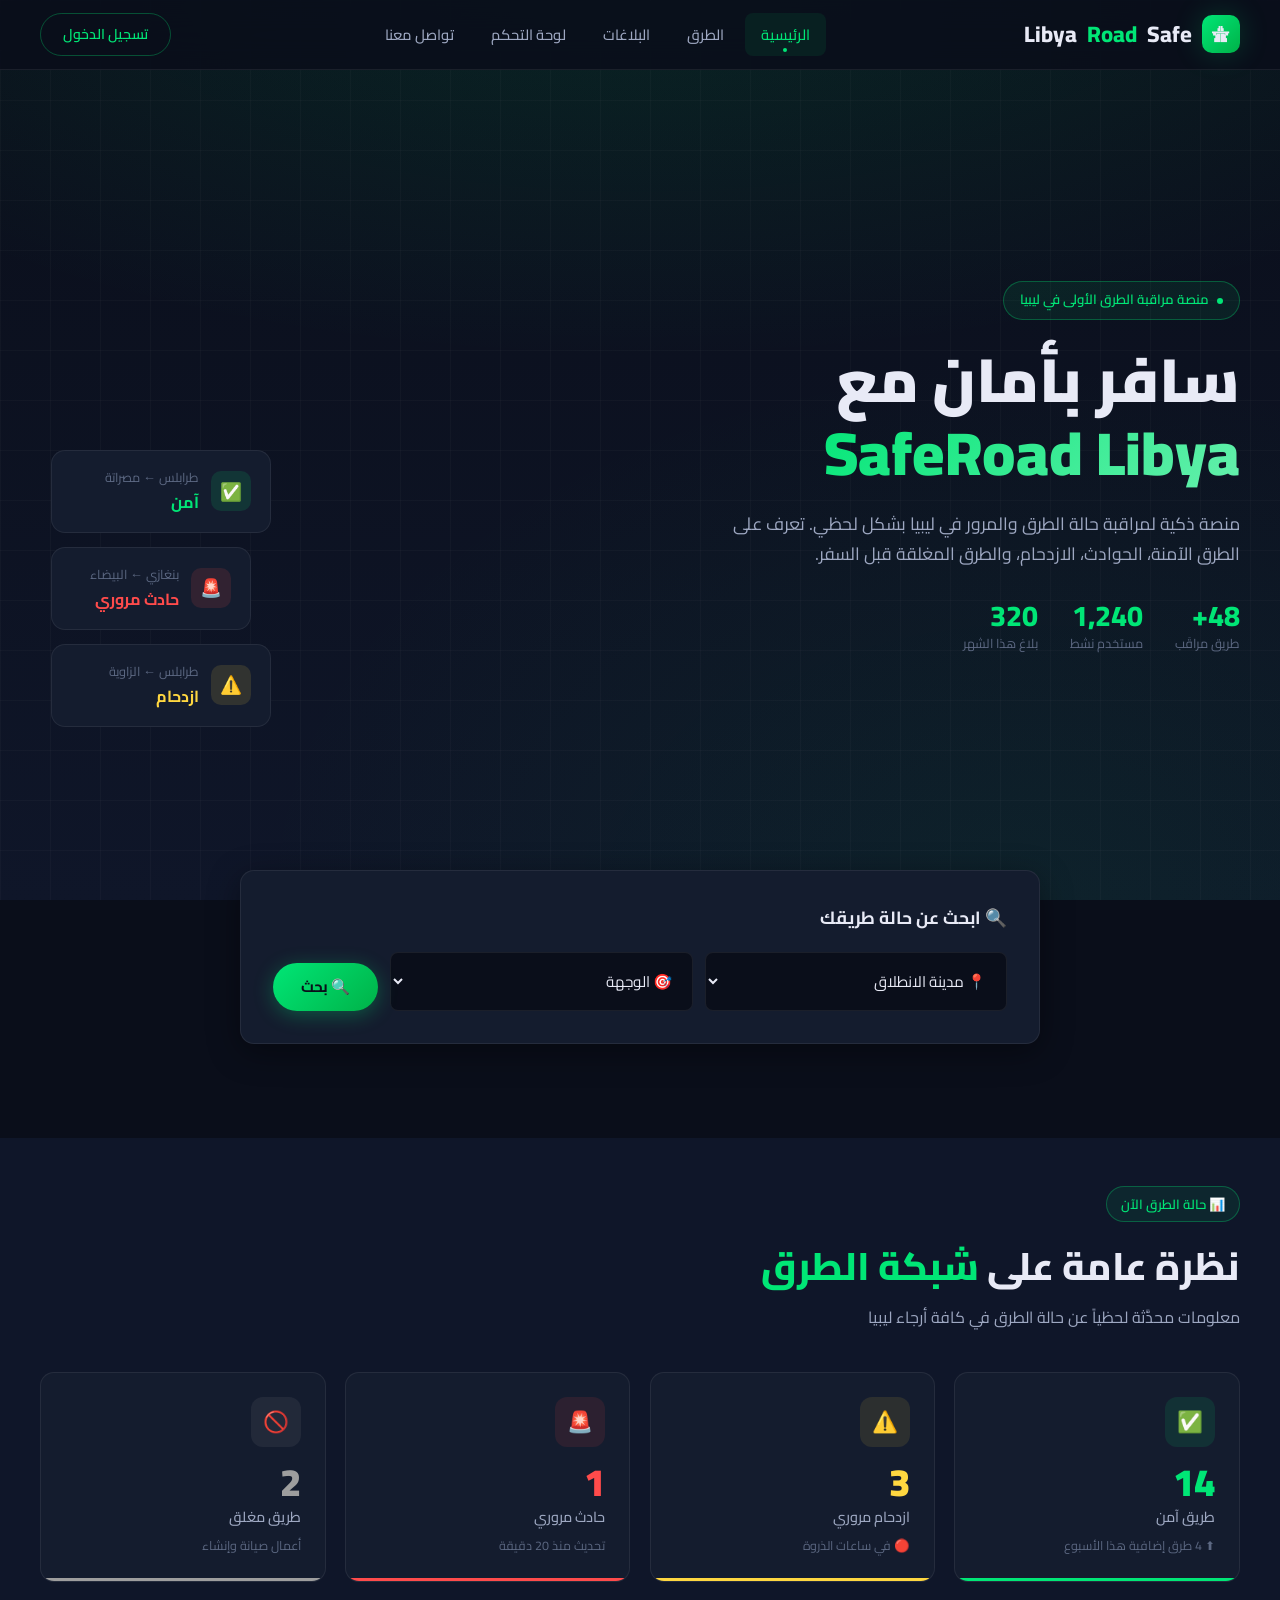
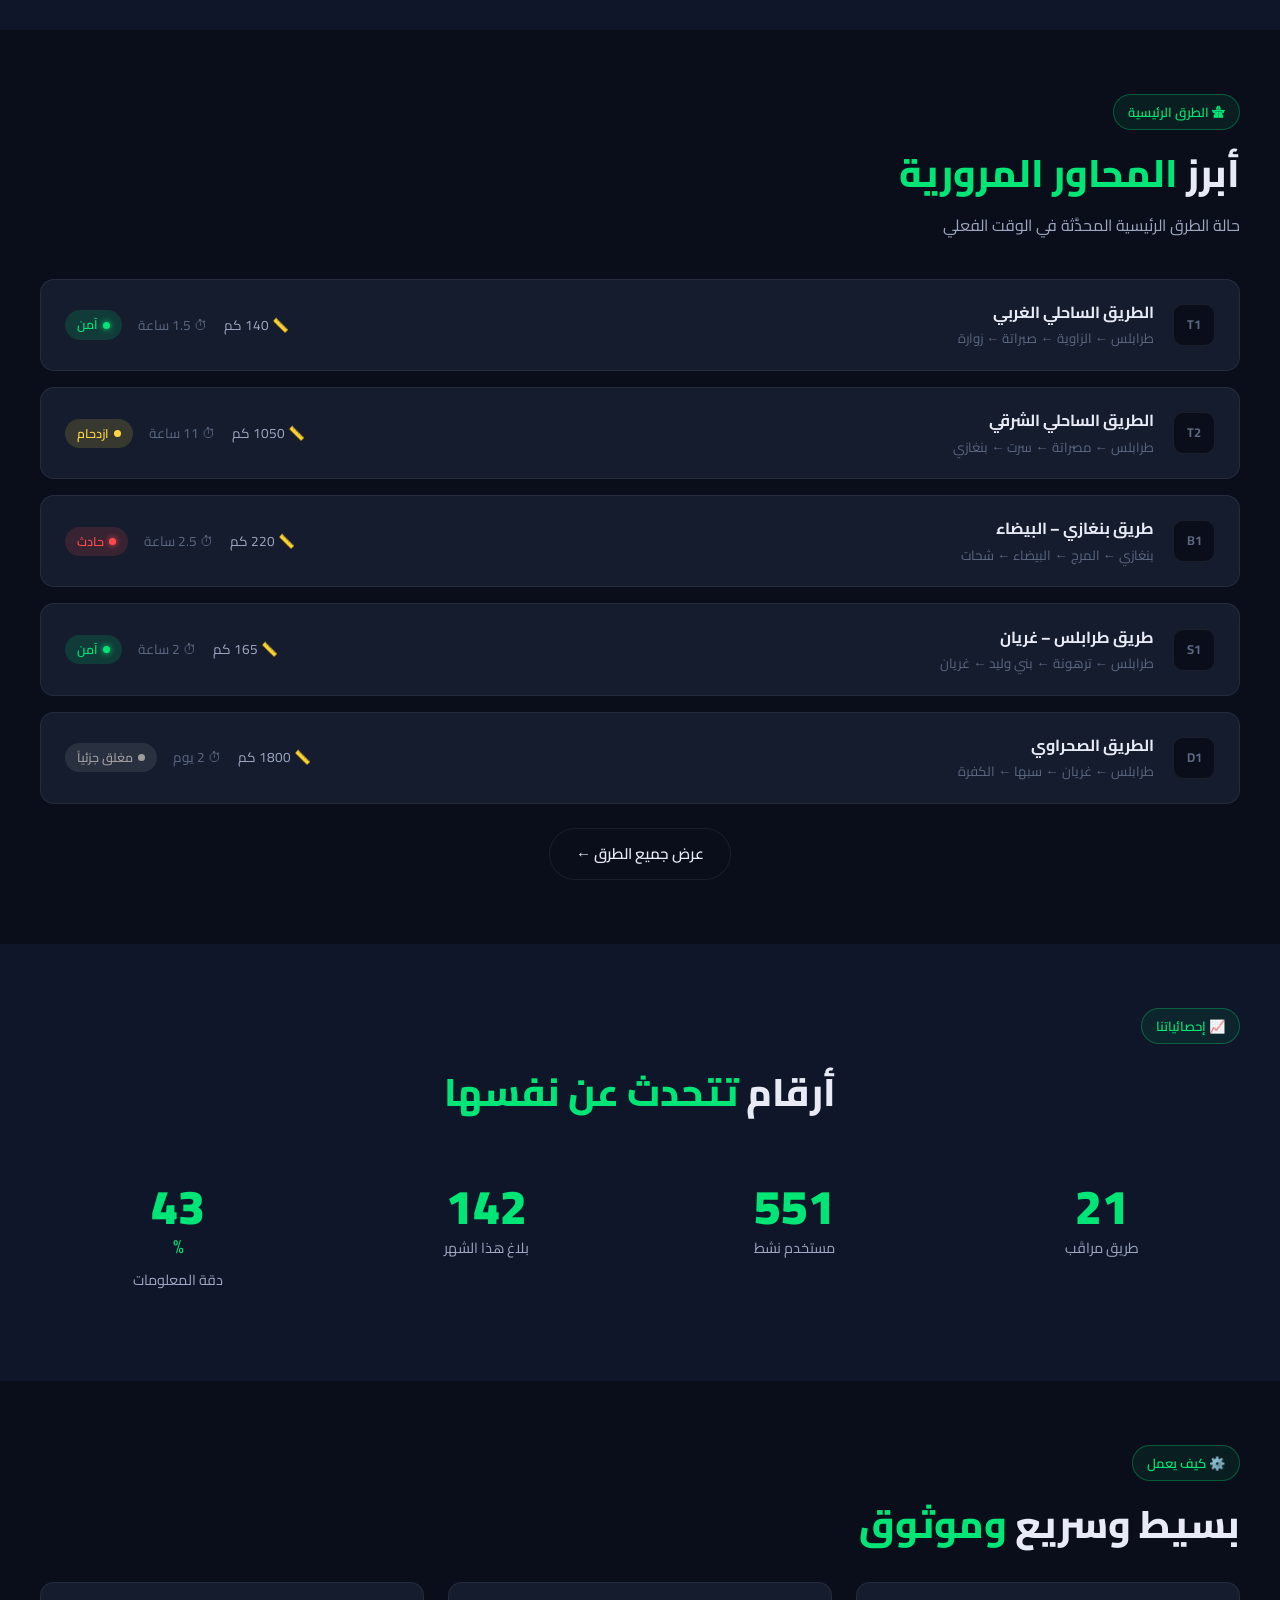
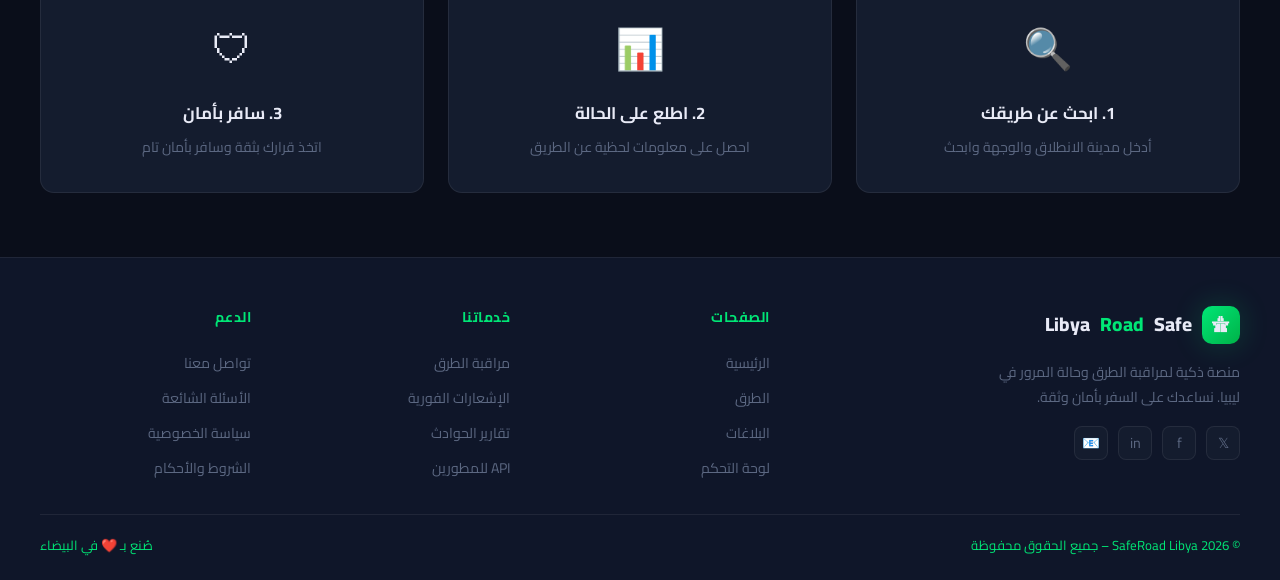
==== commit 4ebe6233: "Update index.html" ====
--- a/index.html
+++ b/index.html
@@ -2030,7 +2030,7 @@
     },
     {
       from: 'بنغازي', to: 'البيضاء',
-      distance: '220 كم', time: '2.5 ساعة',
+      distance: '1 كم', time: '5 دقائق',
       status: 'danger', statusText: 'حادث',
       via: 'الطريق الجبلي'
     },
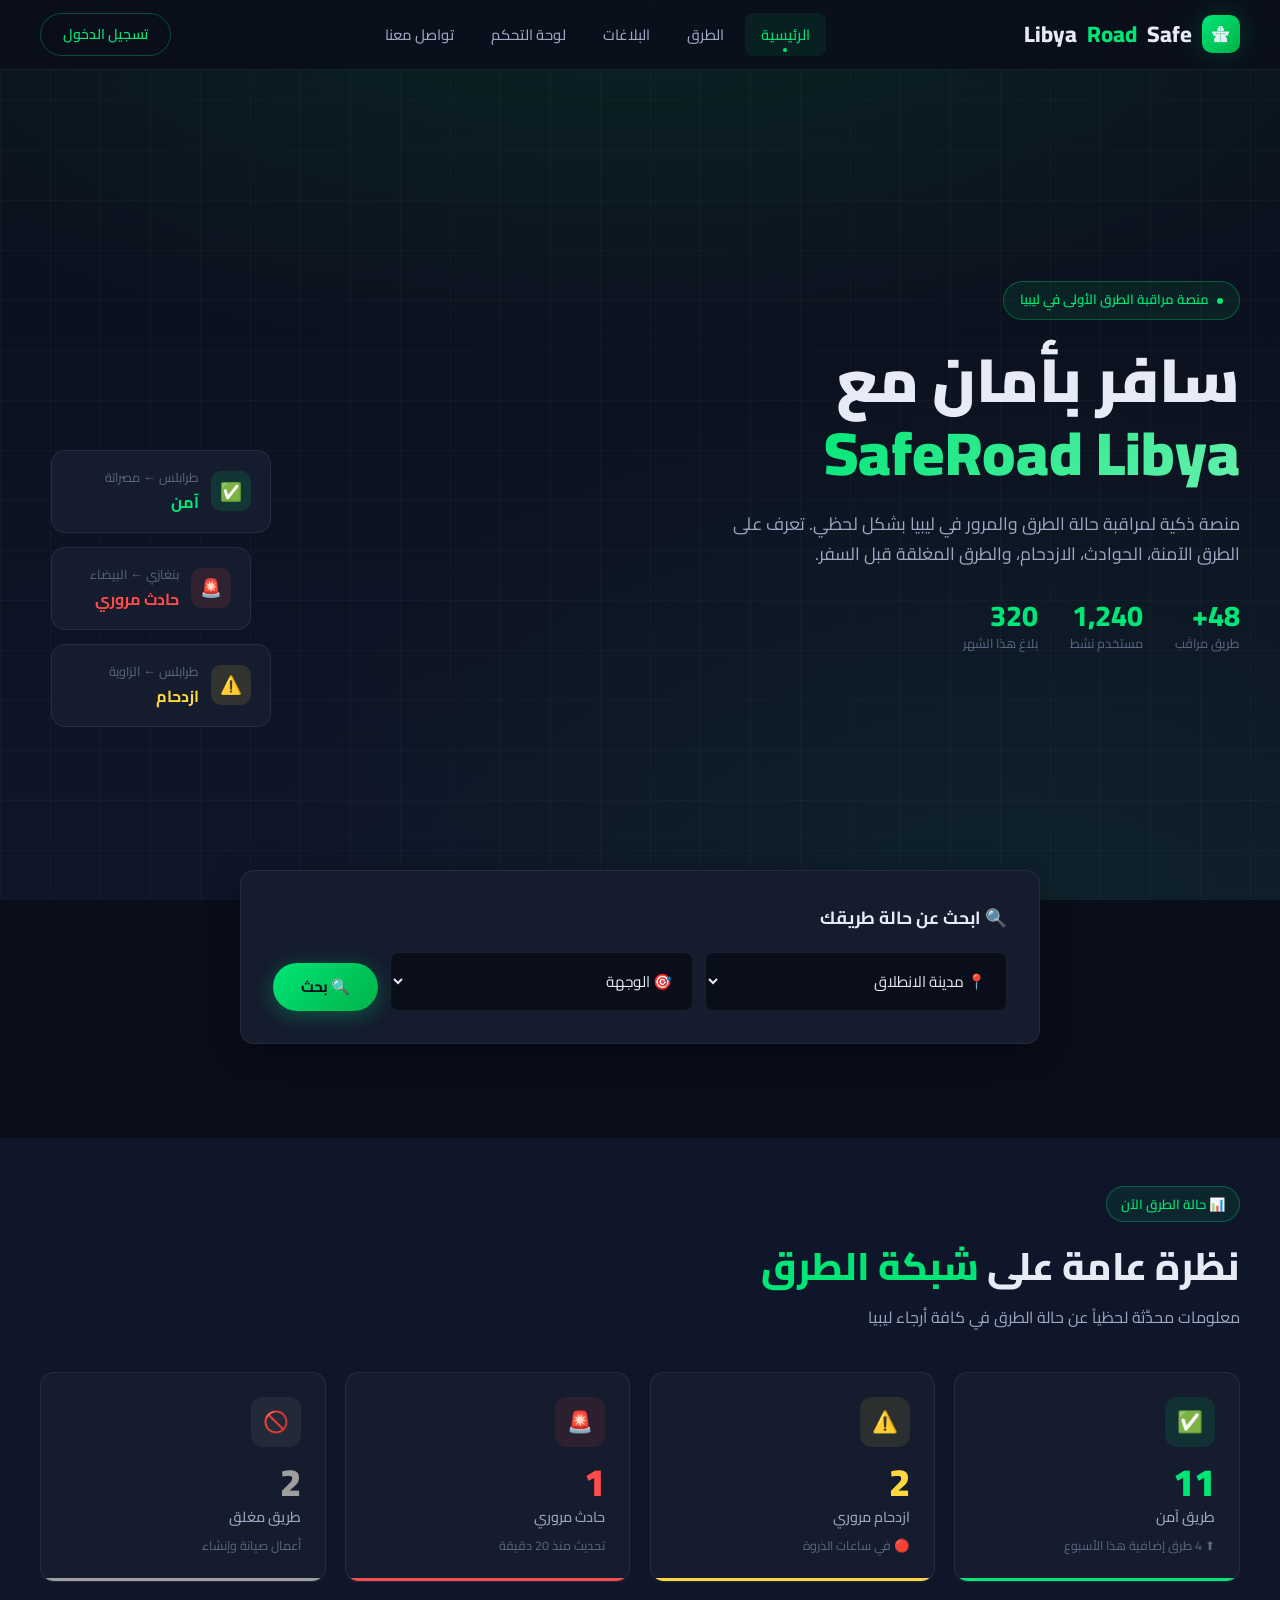
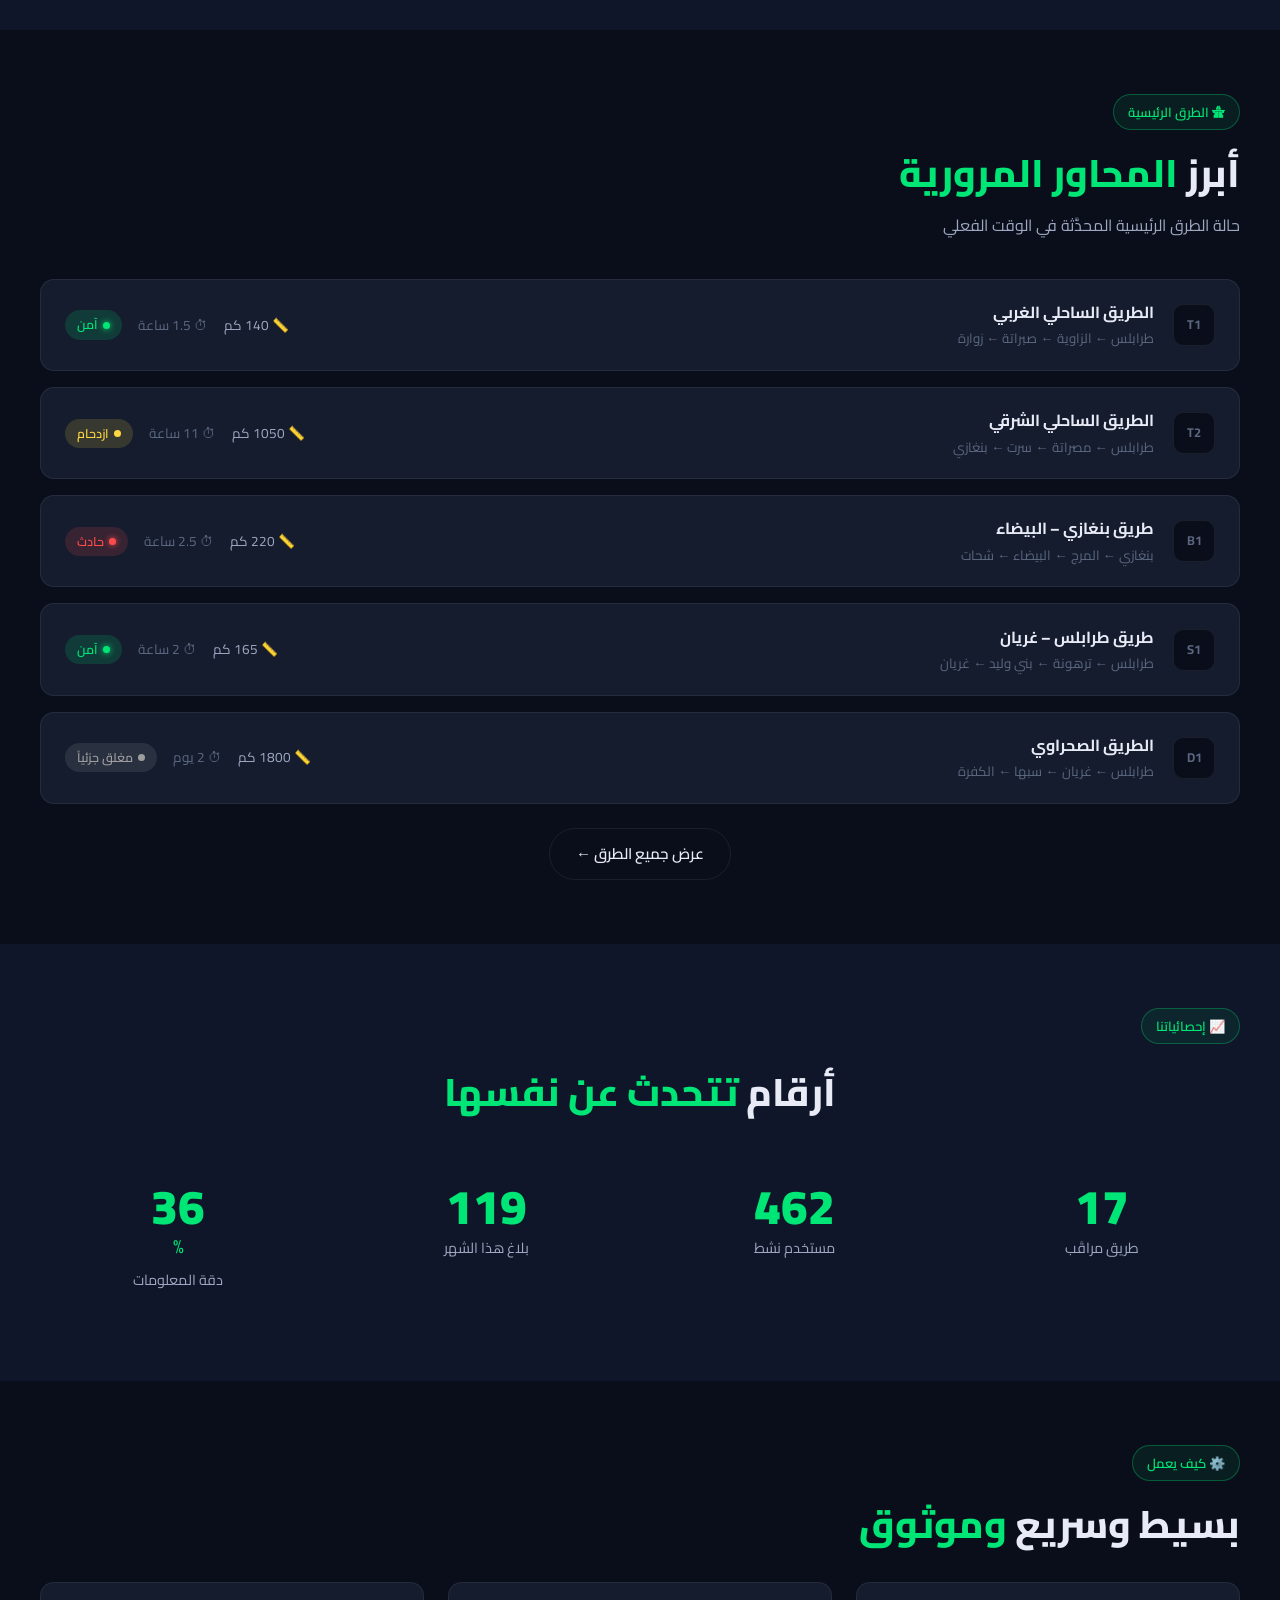
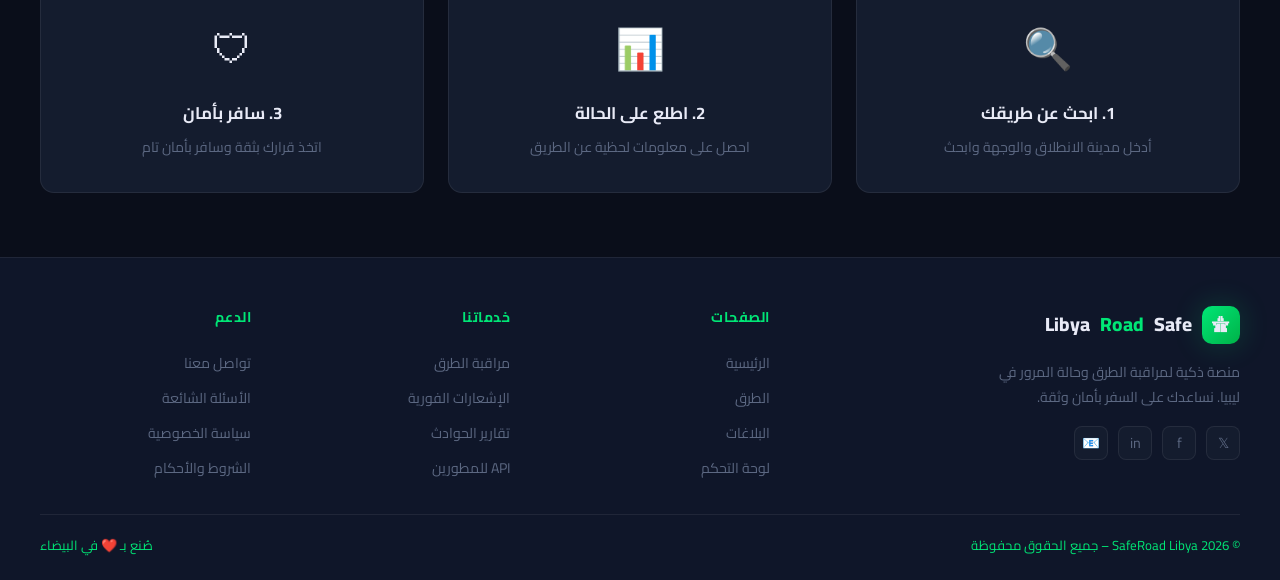
==== commit 484ac426: "Update index.html" ====
--- a/index.html
+++ b/index.html
@@ -3,7 +3,7 @@
 <head>
   <meta charset="UTF-8" />
   <meta name="viewport" content="width=device-width, initial-scale=1.0" />
-  <title>SafeRoad Libya – منصة مراقبة الطرق</title>
+  <title>ss – منصة مراقبة الطرق</title>
   <meta name="description" content="منصة ذكية لمراقبة الطرق وحالة المرور في ليبيا" />
   <style>
 /* =============================================
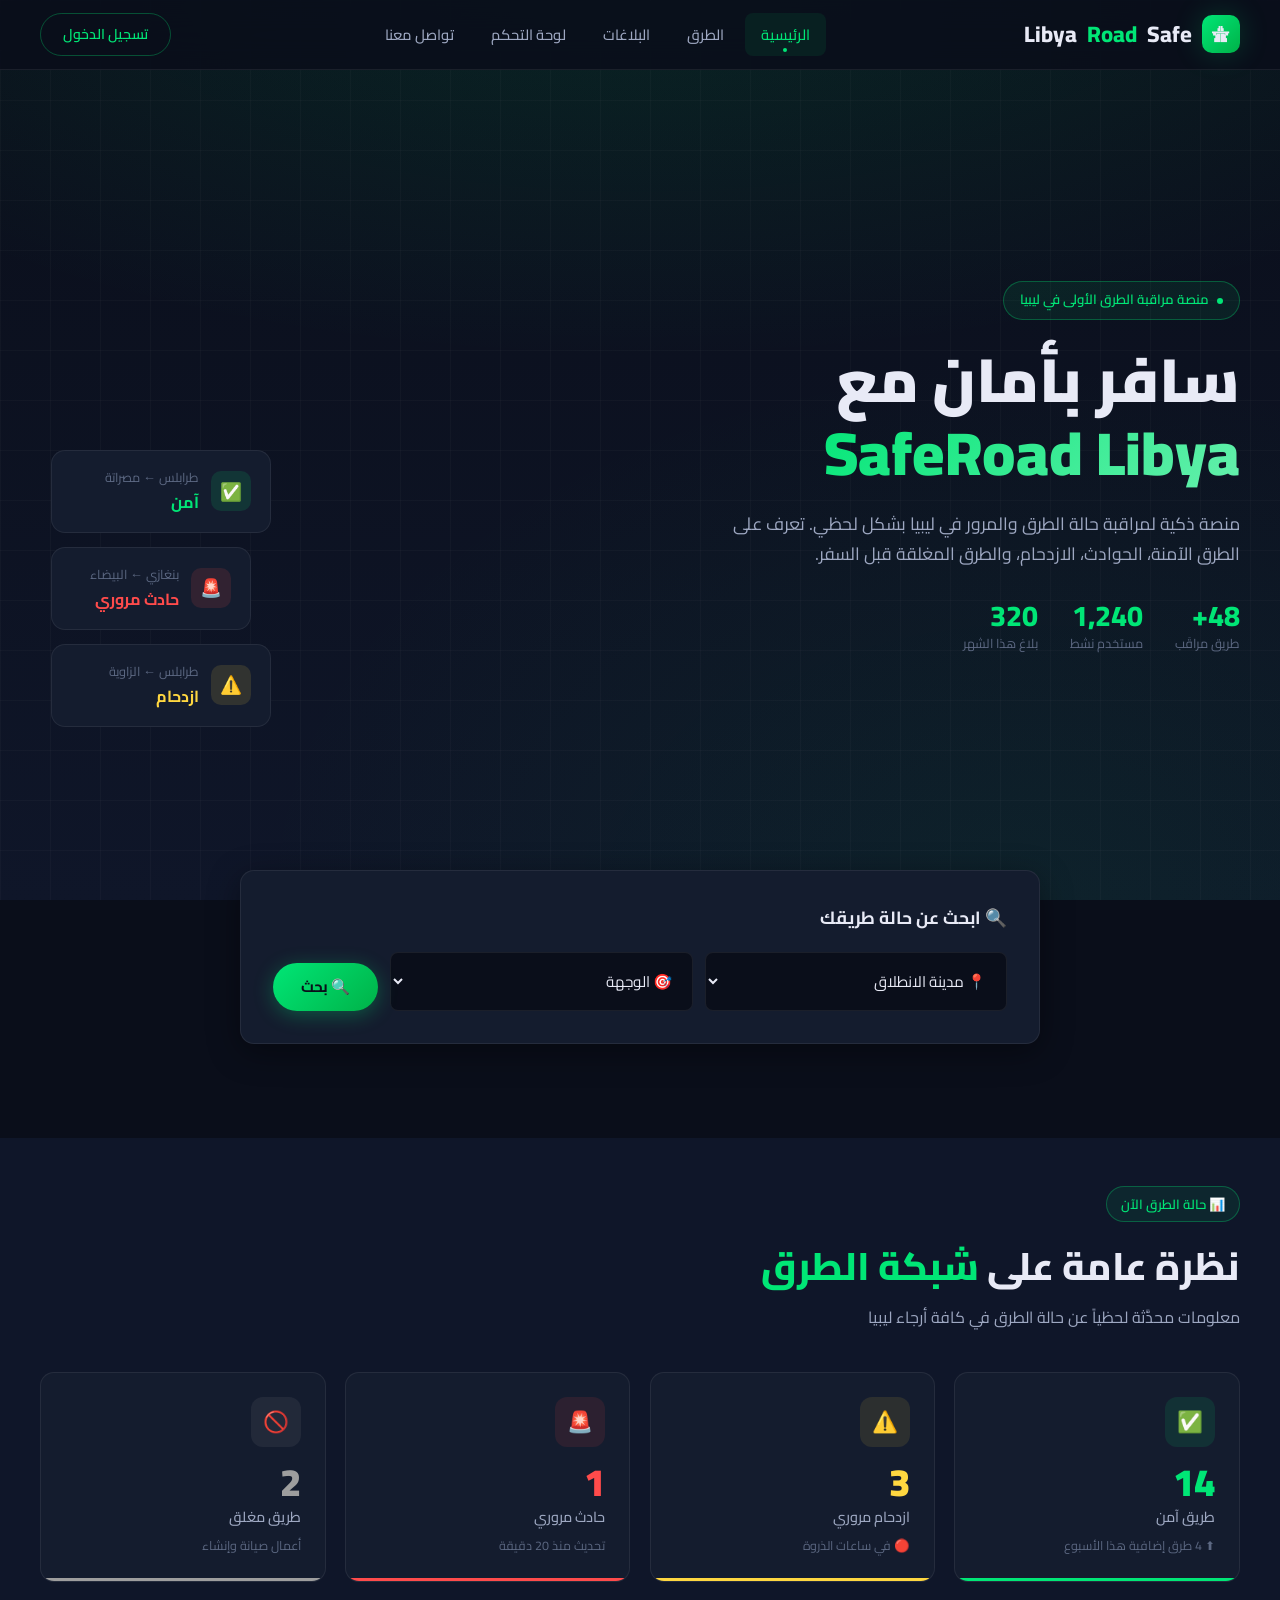
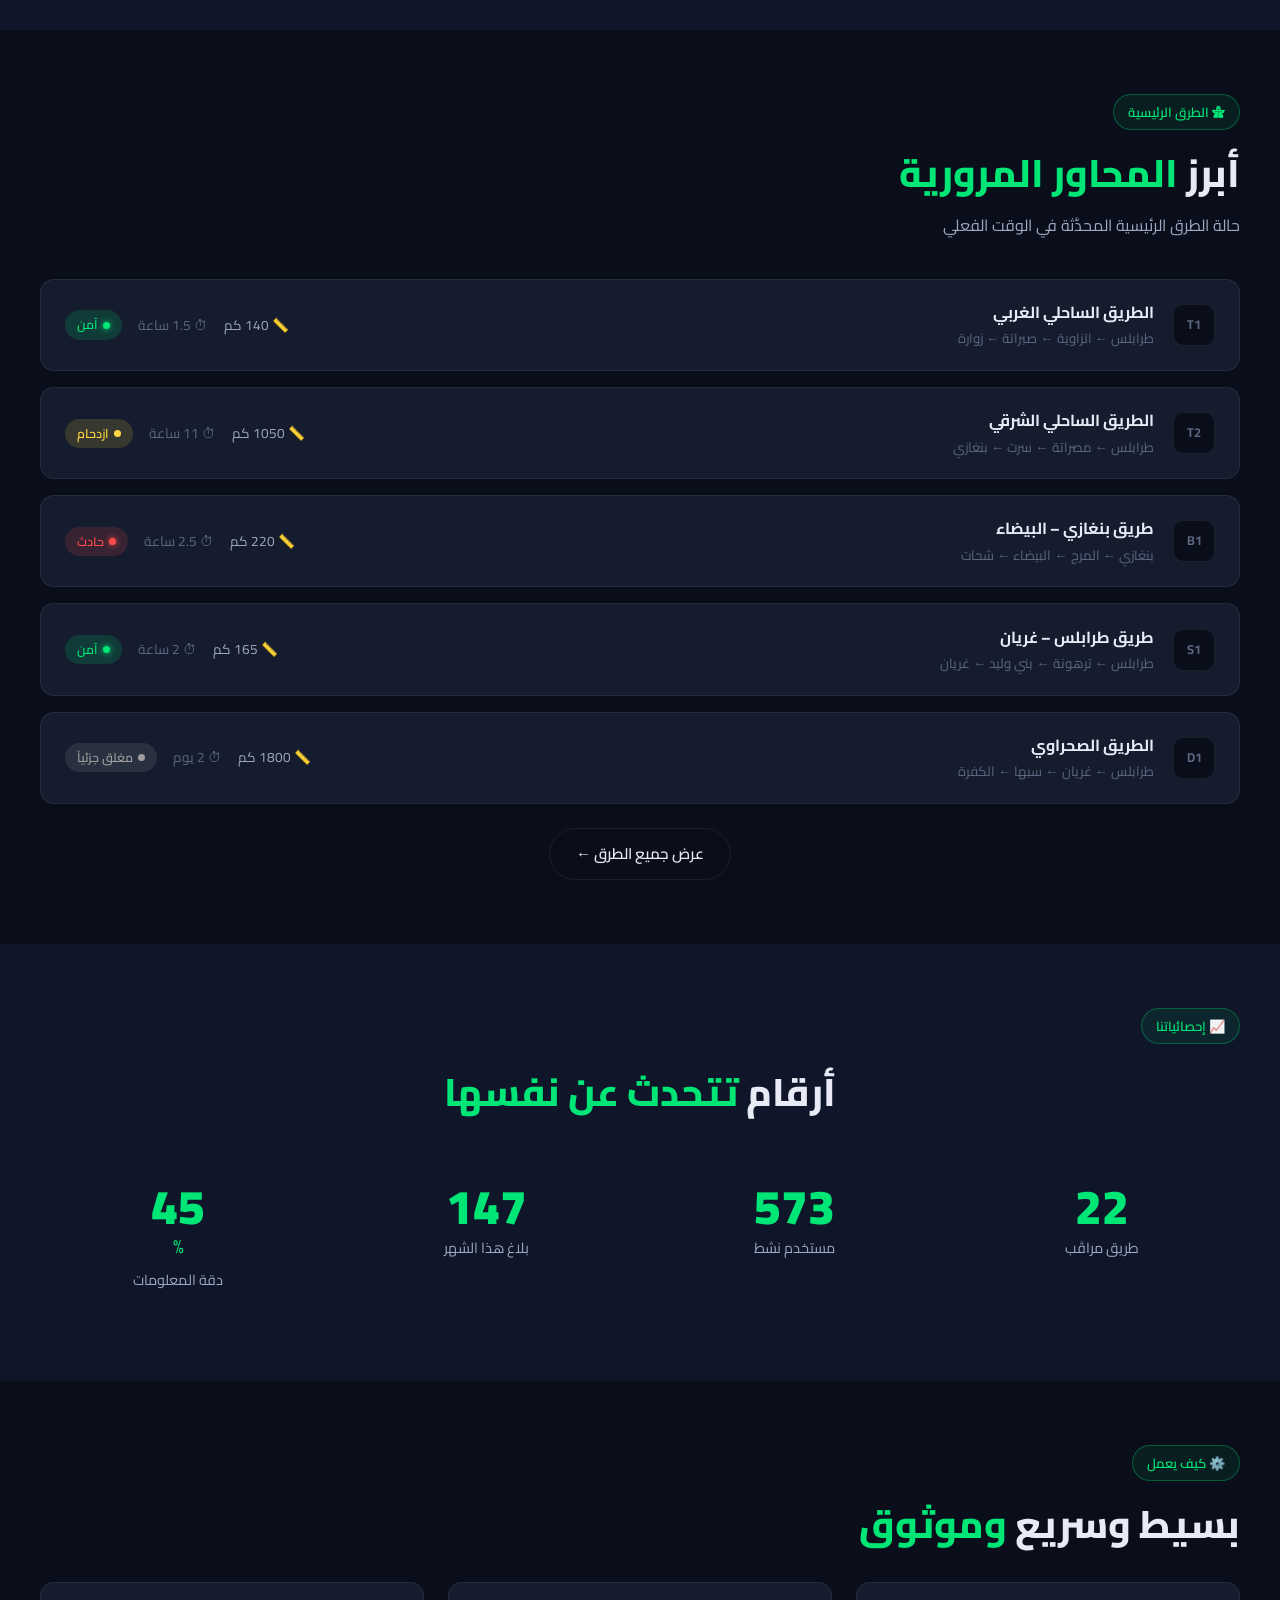
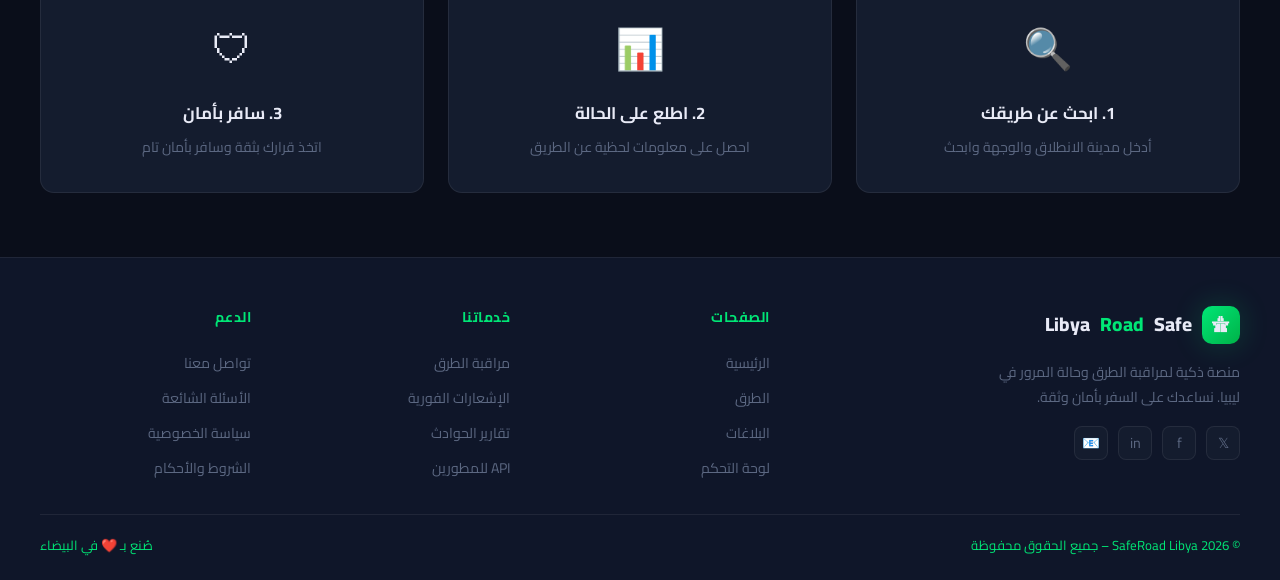
==== commit b897a7ef: "Update index.html" ====
--- a/index.html
+++ b/index.html
@@ -1510,7 +1510,7 @@
     <a href="reports.html">📋 البلاغات</a>
     <a href="dashboard.html">📊 لوحة التحكم</a>
     <a href="contact.html">📞 تواصل معنا</a>
-    <a href="login.html">🔐 تسجيل الدخول</a>
+    
   </div>
 
   <!-- ===== HERO ===== -->
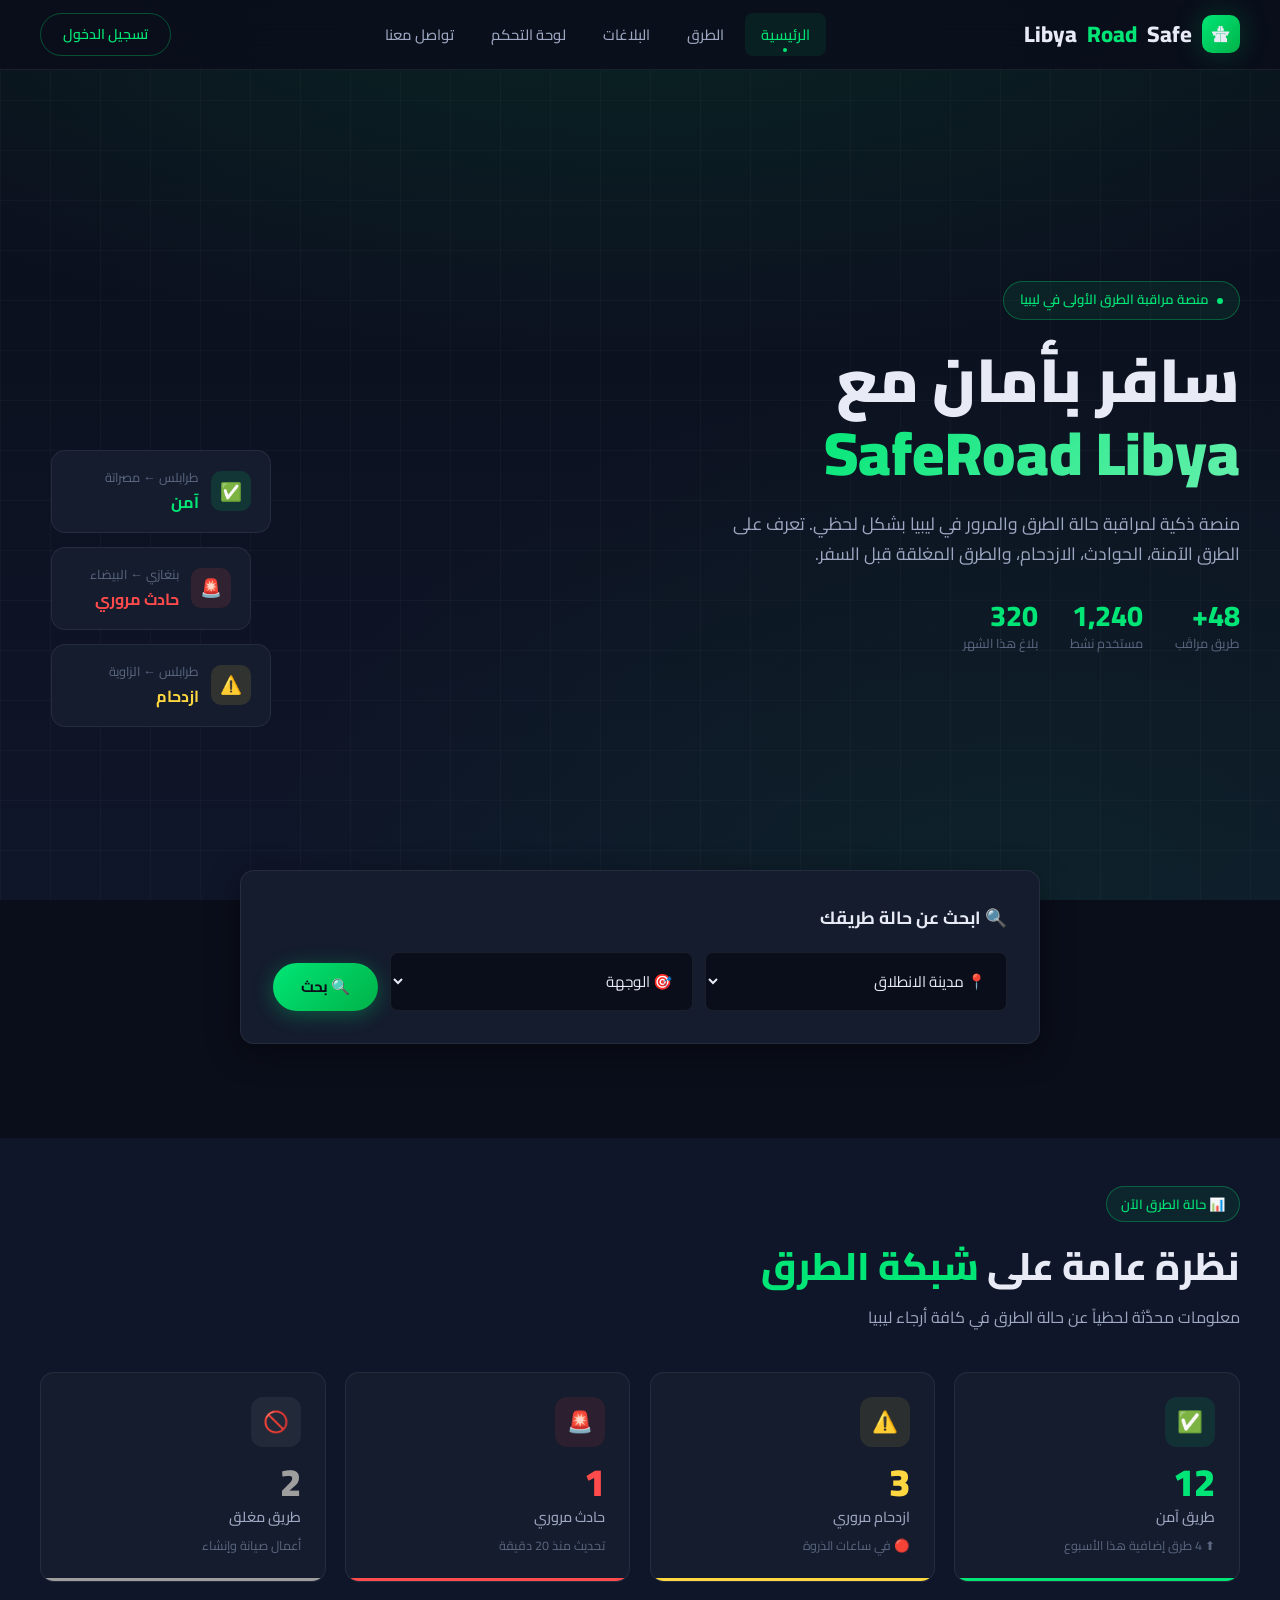
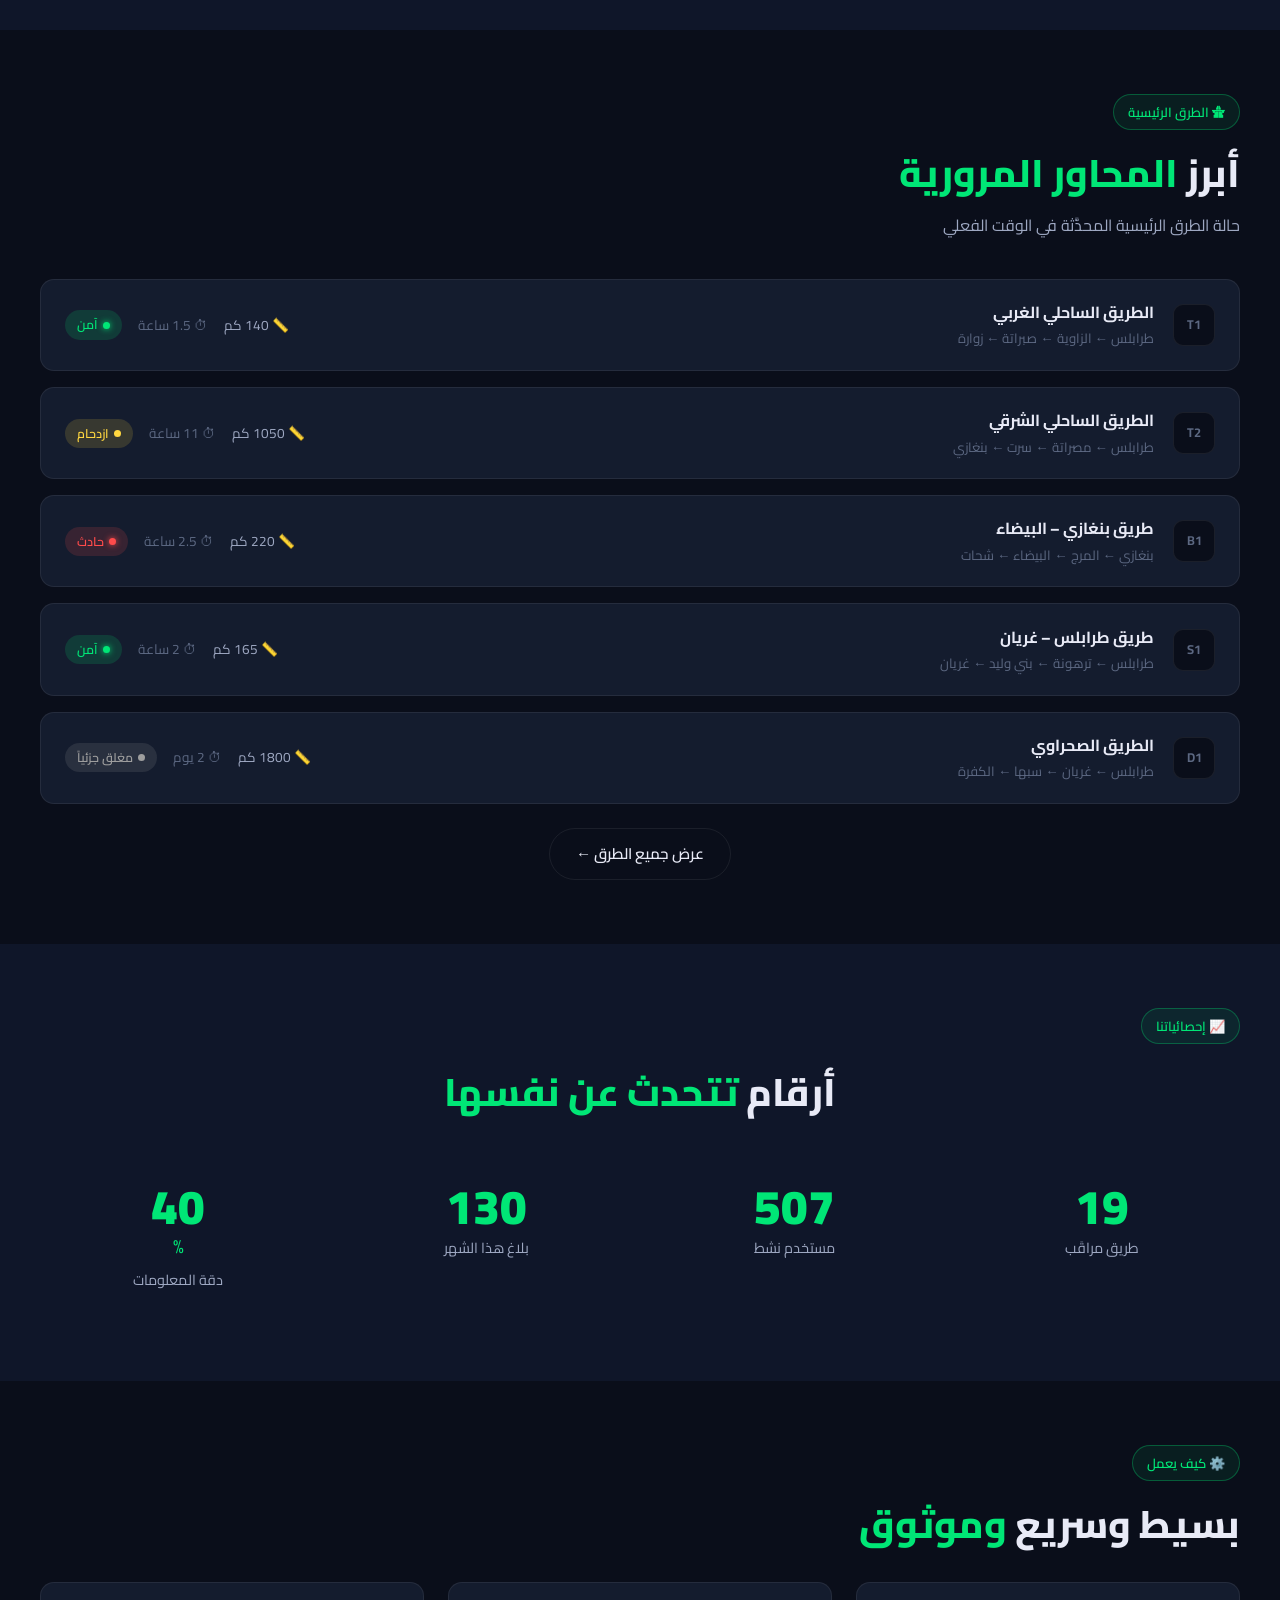
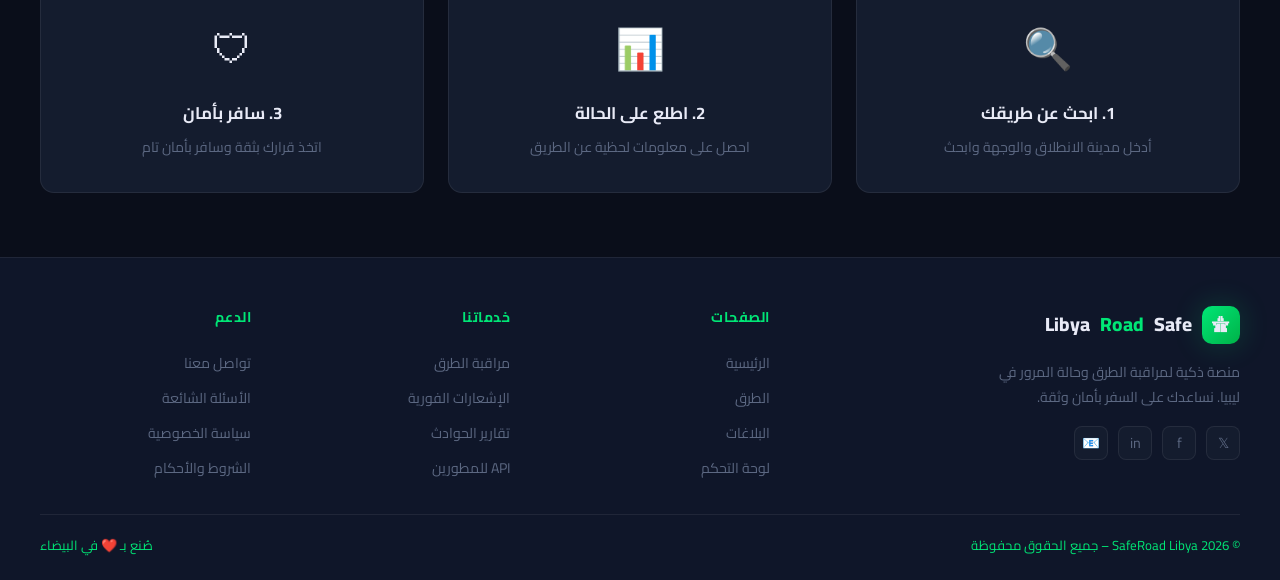
==== commit 1e8023a8: "Update index.html" ====
--- a/index.html
+++ b/index.html
@@ -1506,7 +1506,7 @@
   <!-- Mobile Menu -->
   <div class="mobile-menu">
     <a href="index.html">🏠 الرئيسية</a>
-    <a href="roads.html">🛣 الطرق</a>
+
     <a href="reports.html">📋 البلاغات</a>
     <a href="dashboard.html">📊 لوحة التحكم</a>
     <a href="contact.html">📞 تواصل معنا</a>
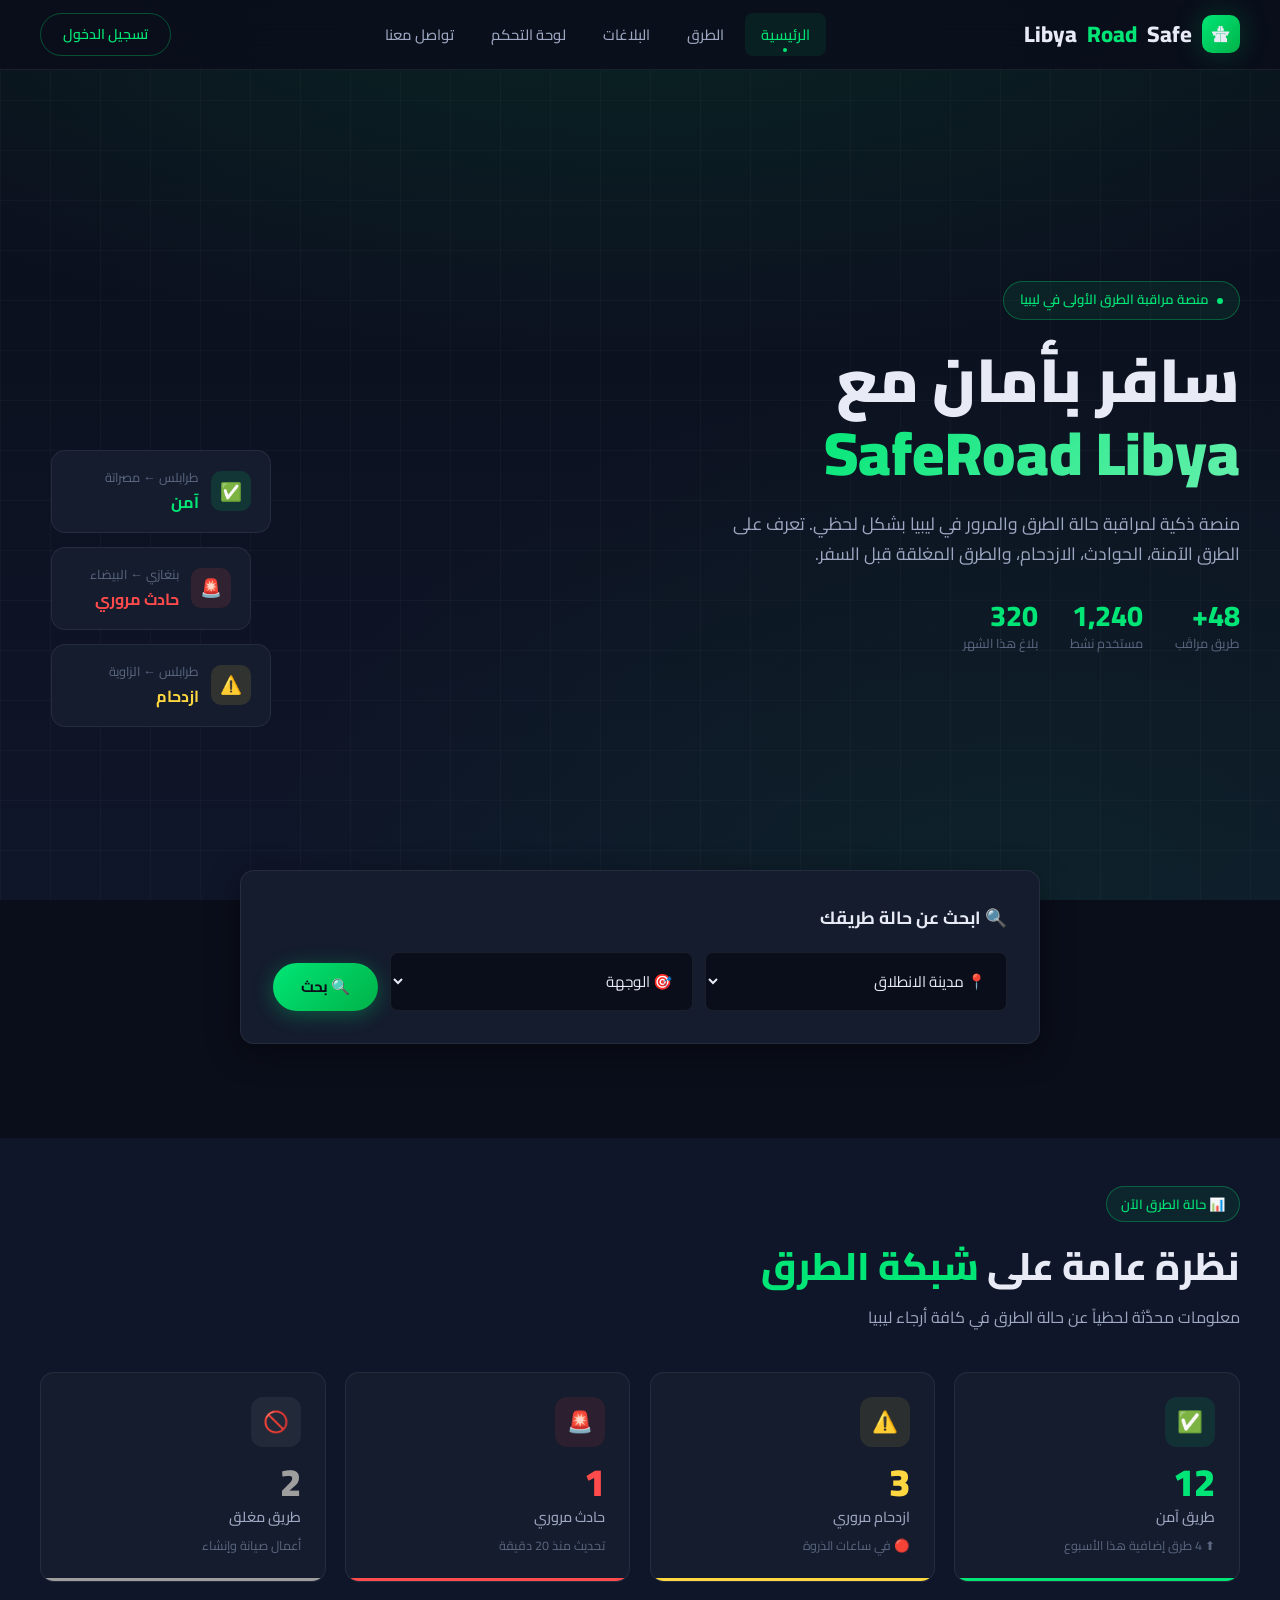
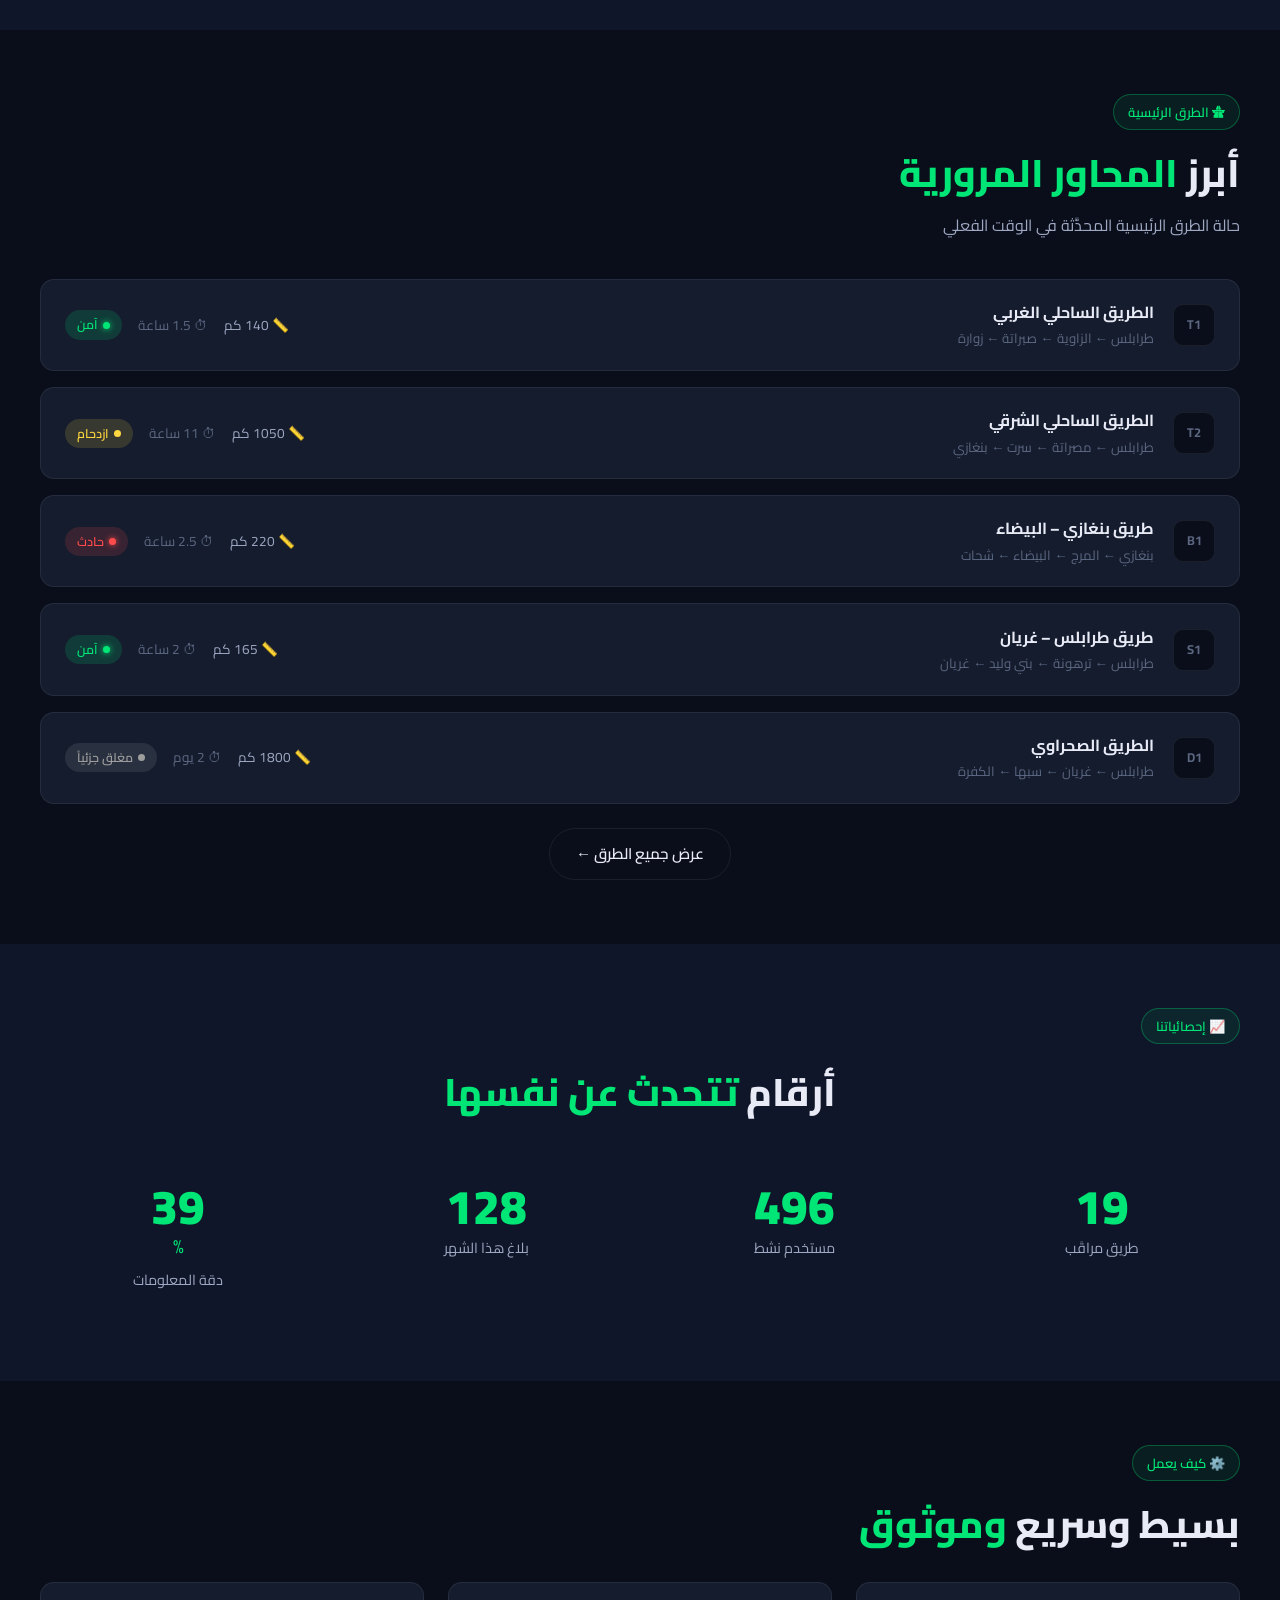
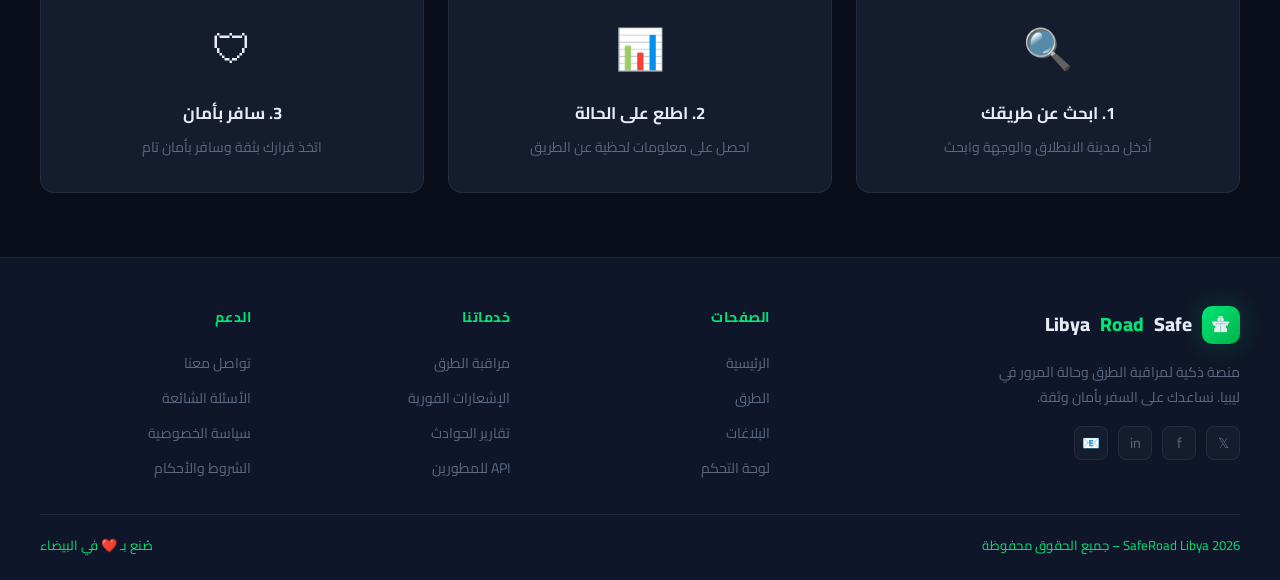
==== commit ec621c46: "Update index.html" ====
--- a/index.html
+++ b/index.html
@@ -1840,7 +1840,7 @@
     </div>
 
     <div class="footer-bottom">
-      <span>© 2026 <span>SafeRoad Libya</span> – جميع الحقوق محفوظة</span>
+      <span> 2026 <span>SafeRoad Libya</span> – جميع الحقوق محفوظة</span>
       <span>صُنع بـ ❤️ في البيضاء</span>
     </div>
   </footer>
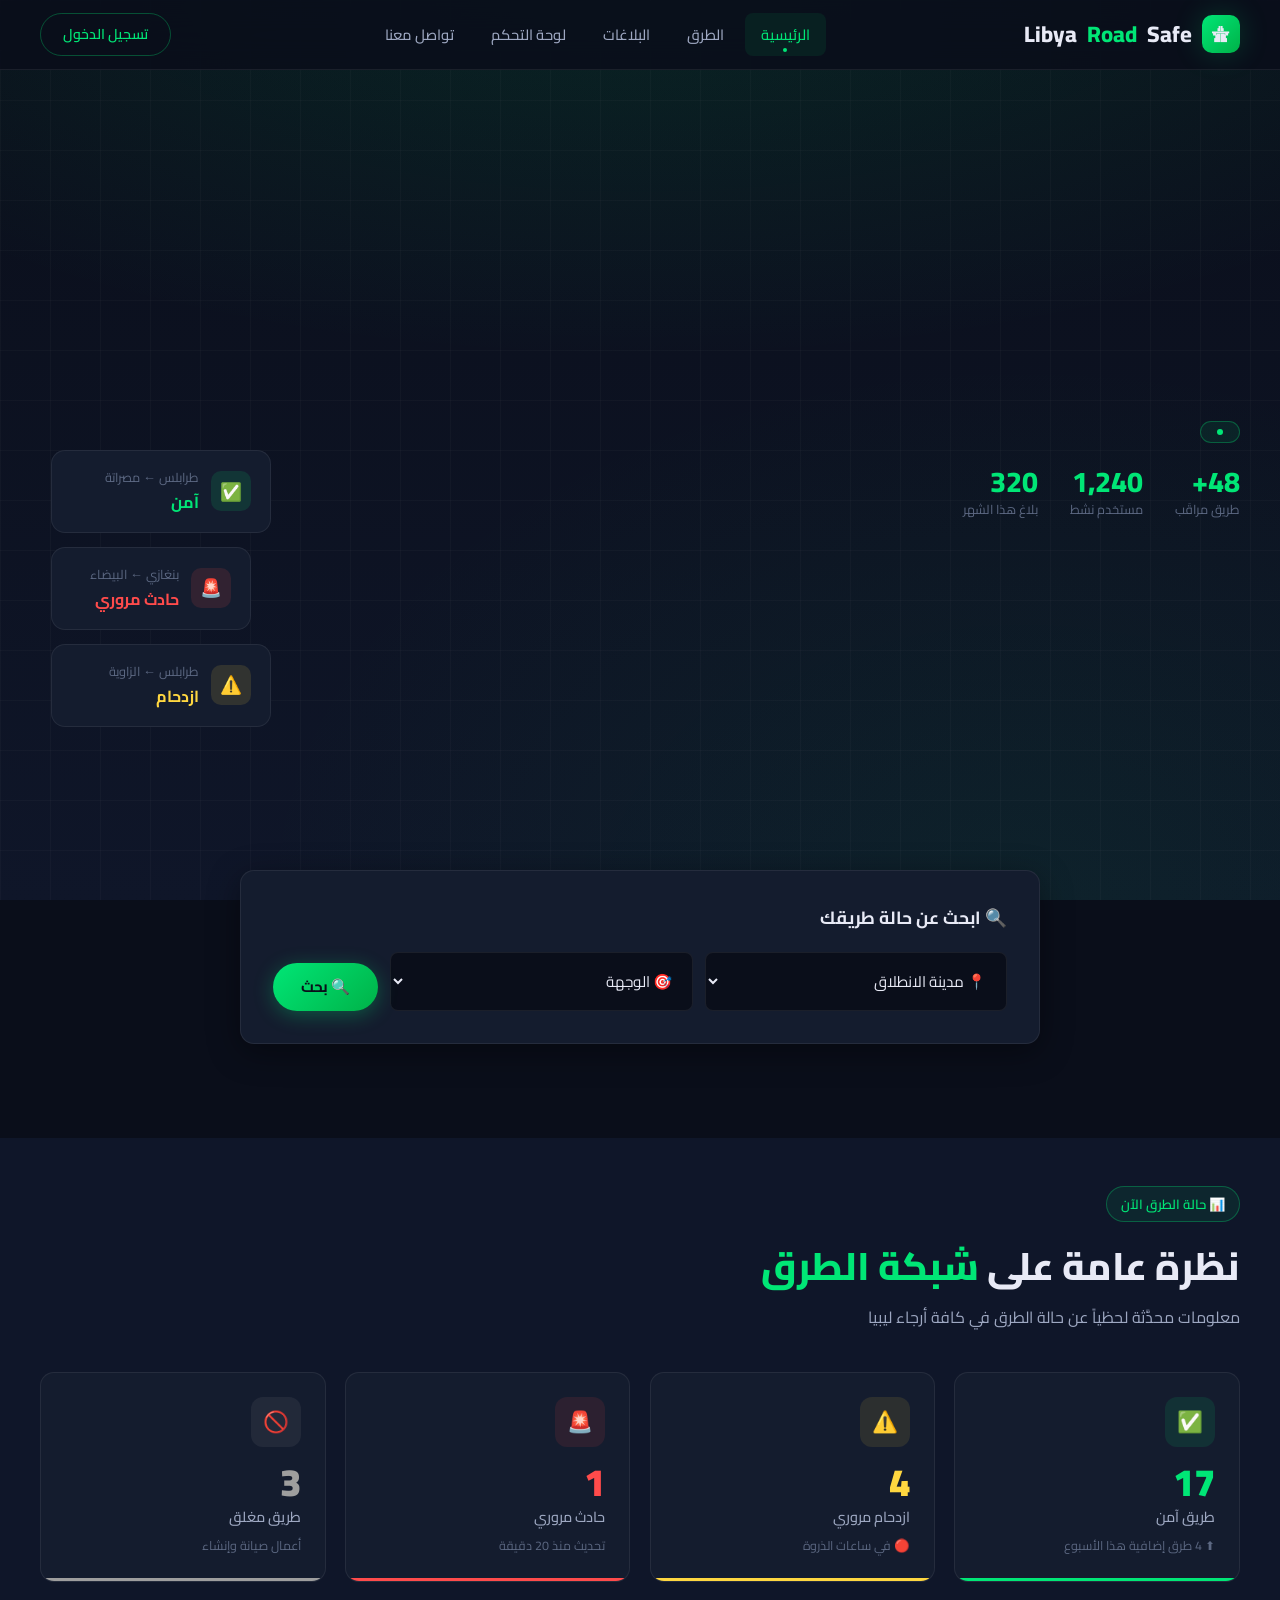
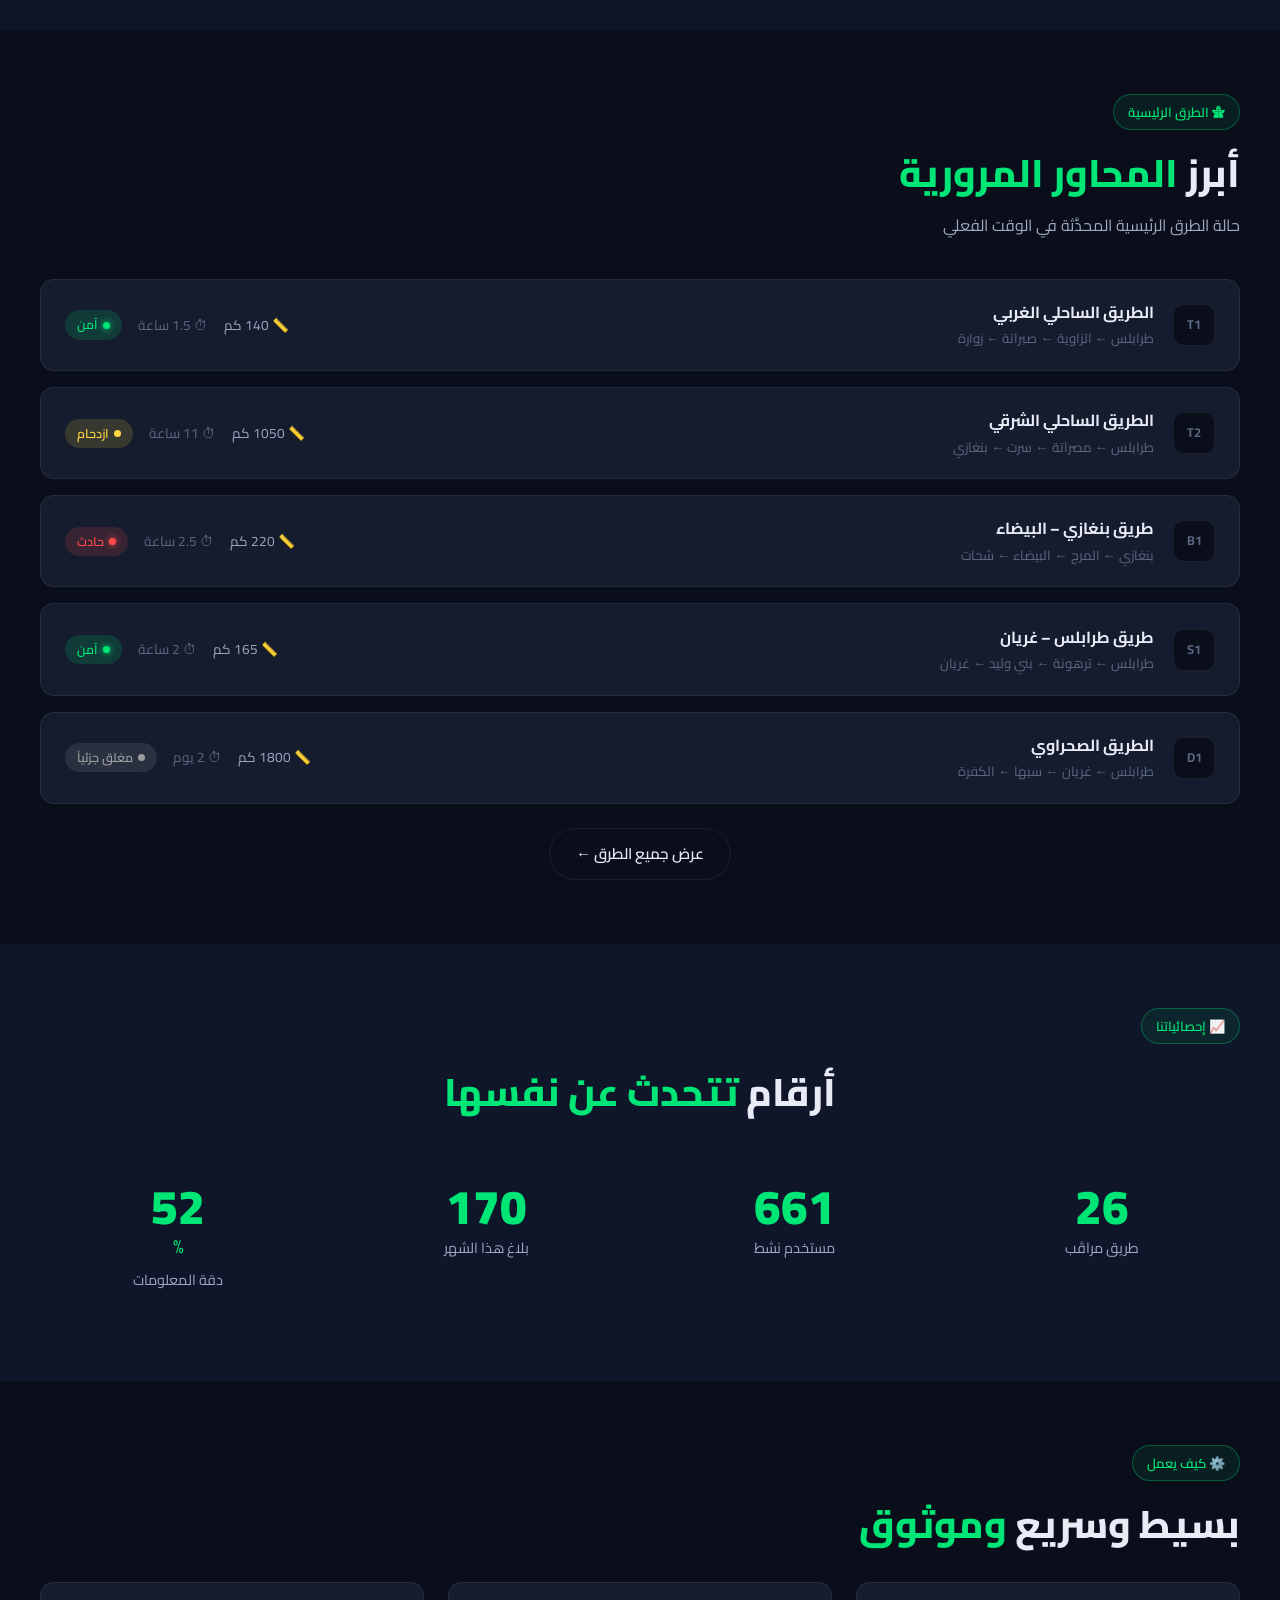
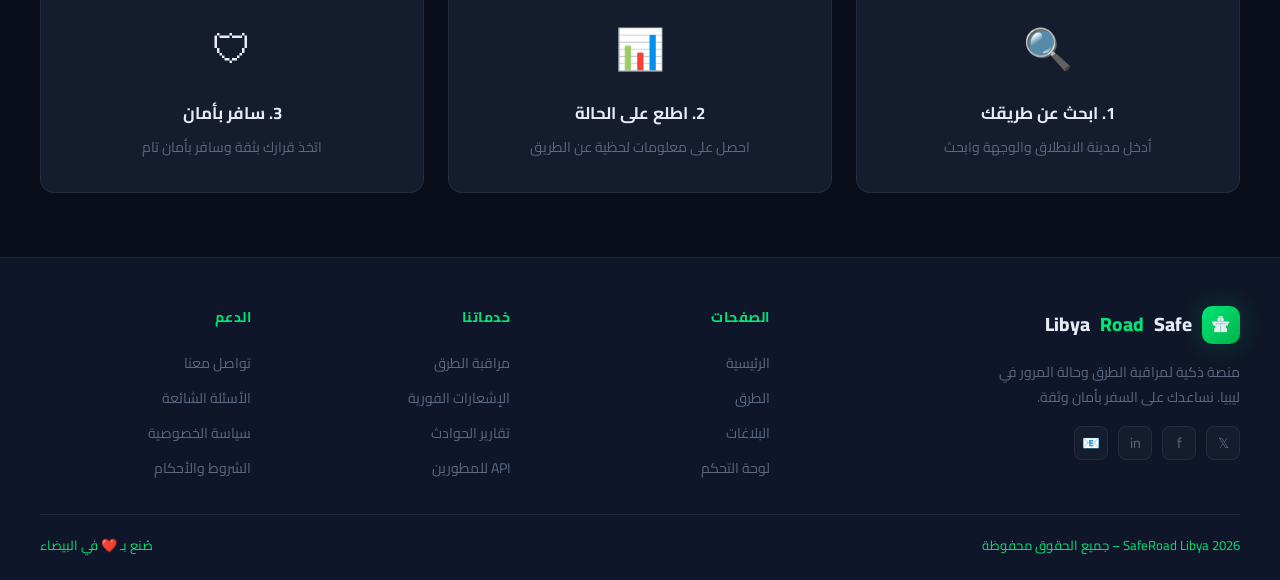
==== commit b7ea258b: "Update index.html" ====
--- a/index.html
+++ b/index.html
@@ -1507,9 +1507,7 @@
   <div class="mobile-menu">
     <a href="index.html">🏠 الرئيسية</a>
 
-    <a href="reports.html">📋 البلاغات</a>
-    <a href="dashboard.html">📊 لوحة التحكم</a>
-    <a href="contact.html">📞 تواصل معنا</a>
+   
     
   </div>
 
@@ -1521,19 +1519,11 @@
     <div class="hero-content">
       <div class="hero-badge">
         <div class="dot"></div>
-        منصة مراقبة الطرق الأولى في ليبيا
-      </div>
-
-      <h1>
-        سافر بأمان مع<br/>
-        <span class="highlight">SafeRoad Libya</span>
-      </h1>
-
-      <p>
-        منصة ذكية لمراقبة حالة الطرق والمرور في ليبيا بشكل لحظي.
-        تعرف على الطرق الآمنة، الحوادث، الازدحام، والطرق المغلقة قبل السفر.
-      </p>
-
+        
+      </div>
+
+
+ 
     
 
       <div class="hero-stats">
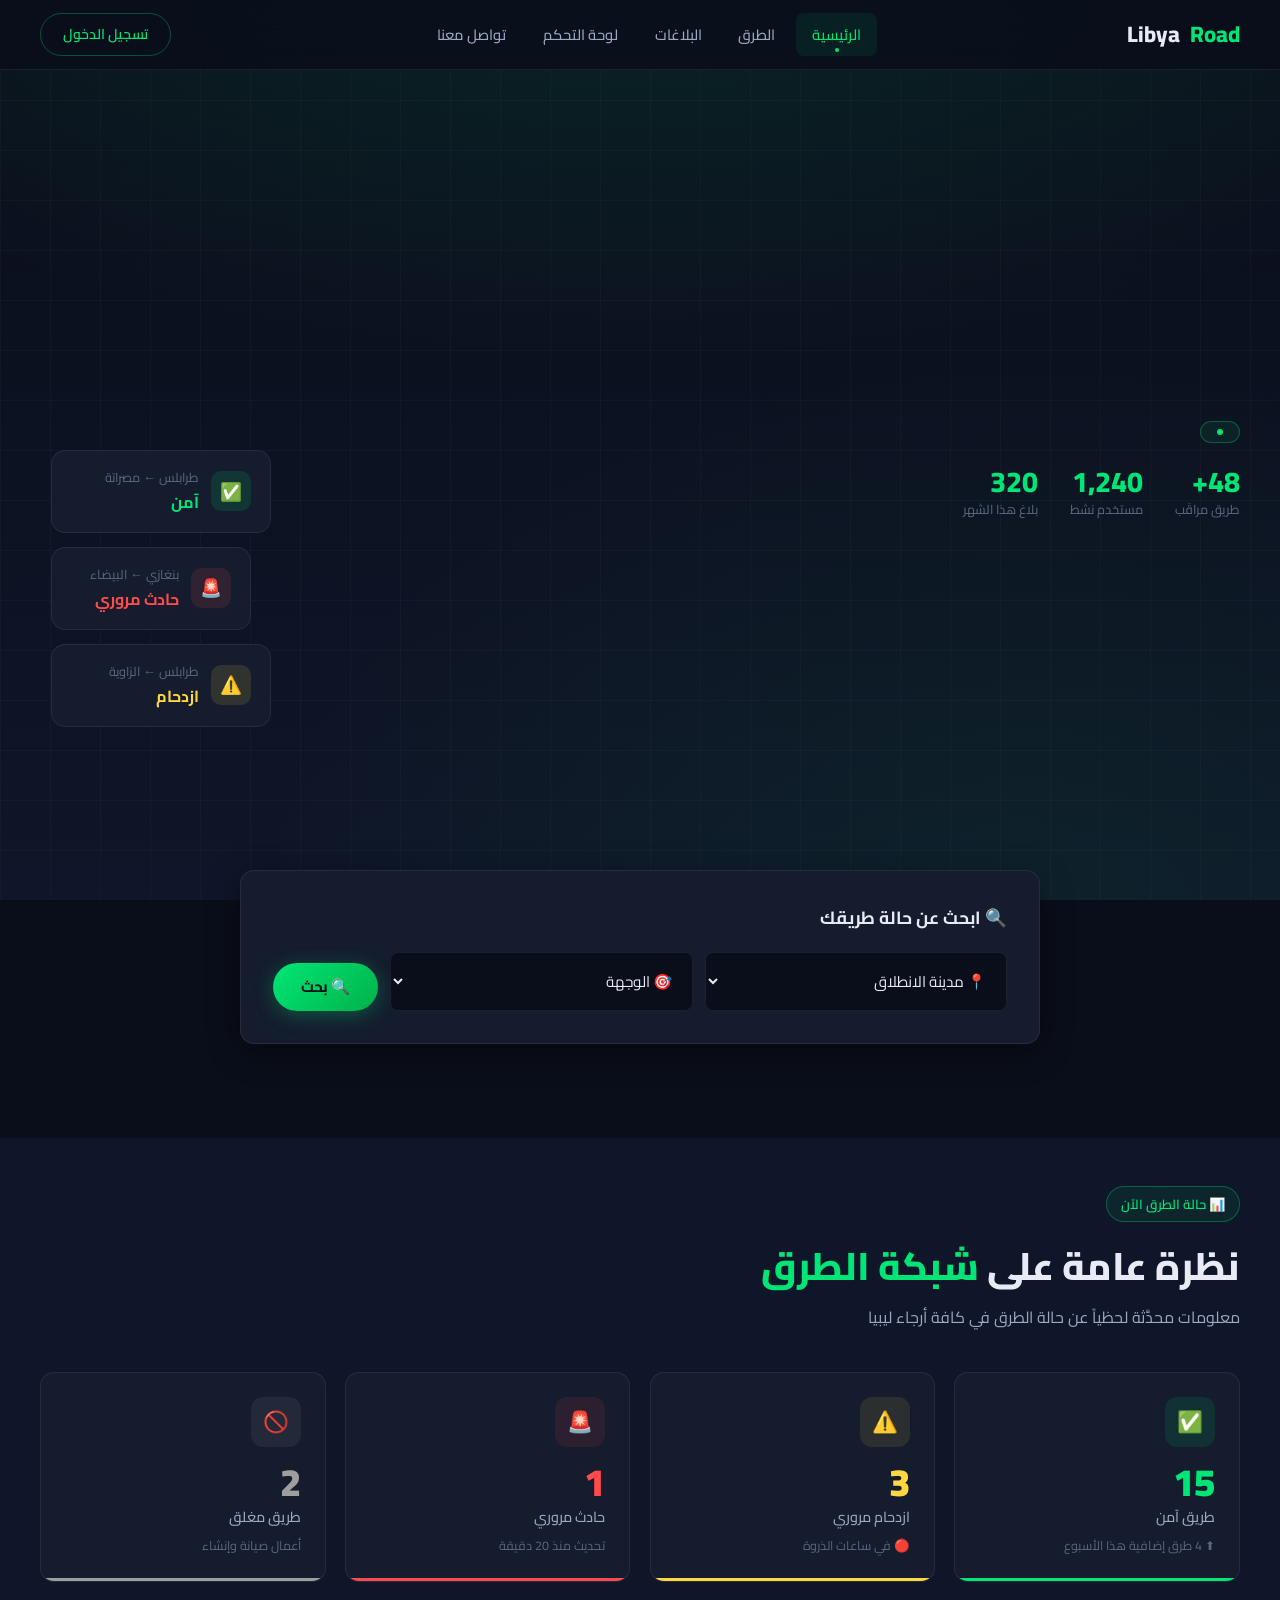
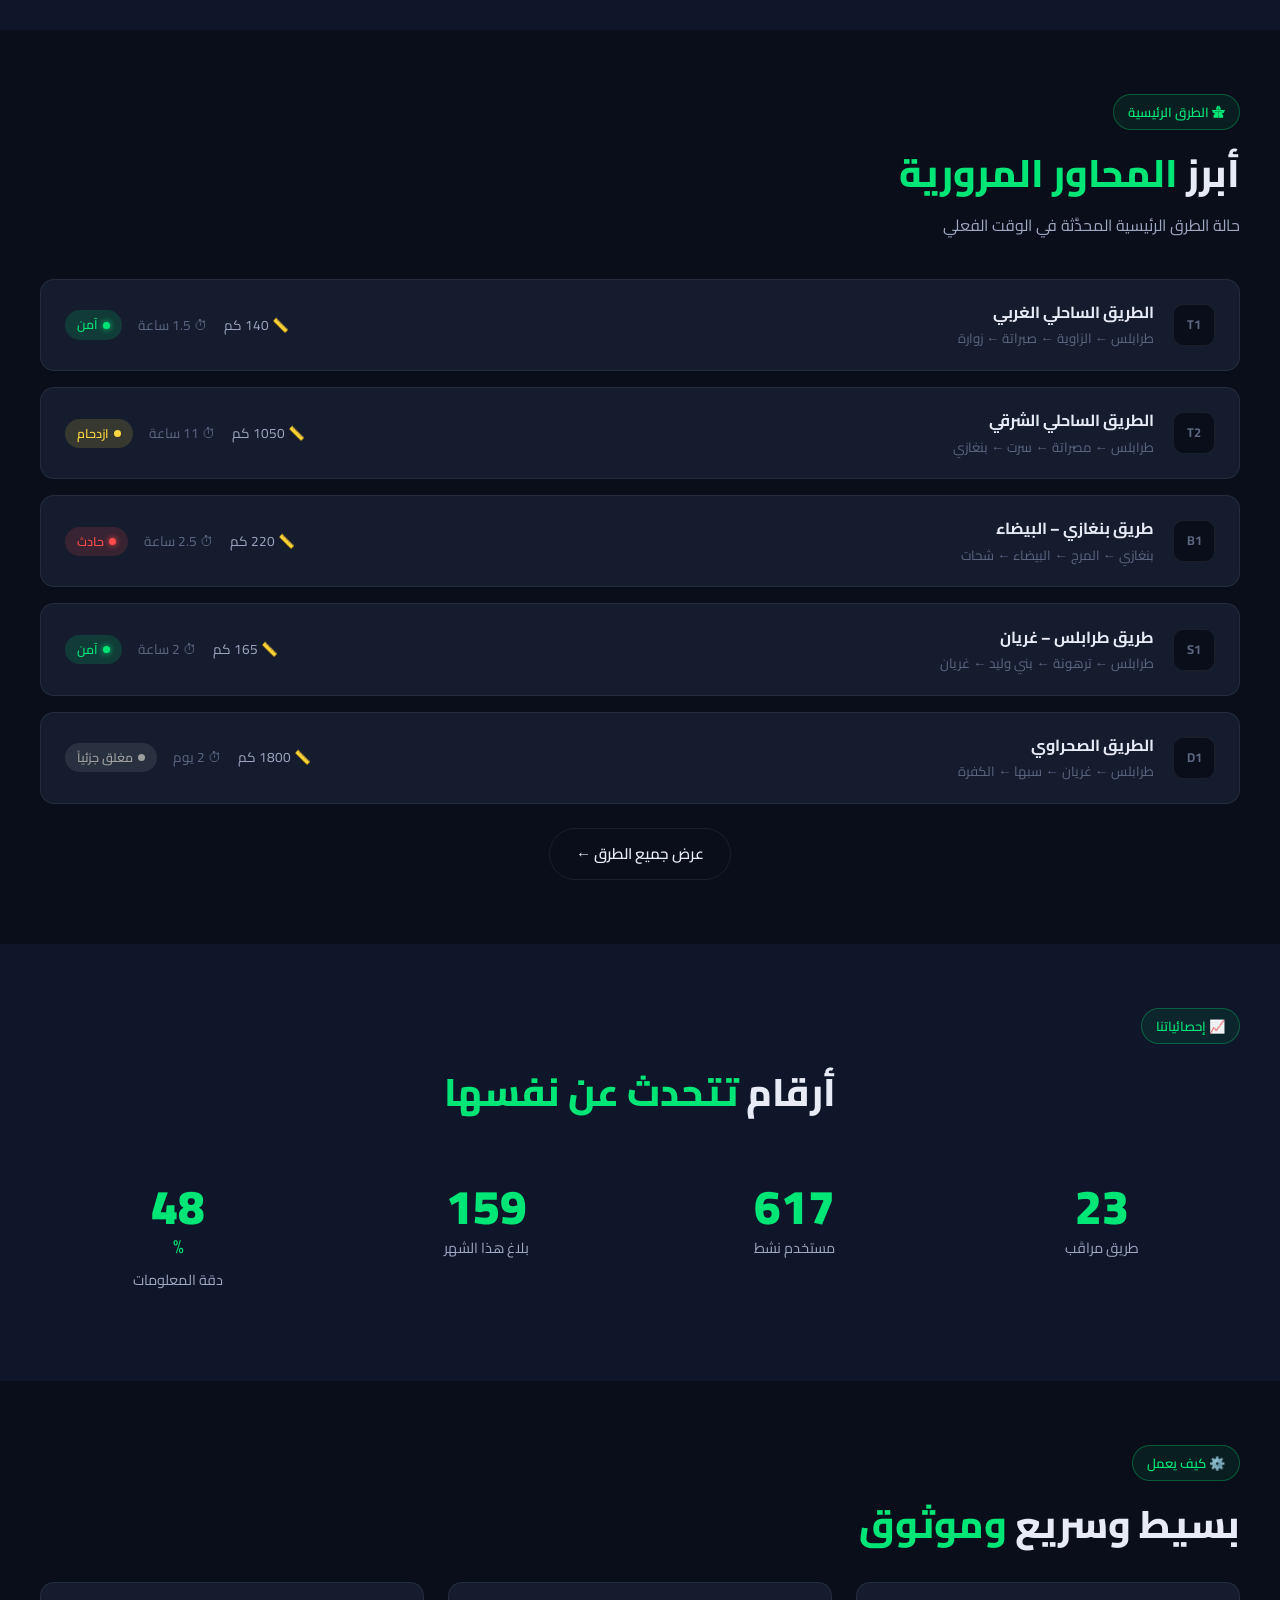
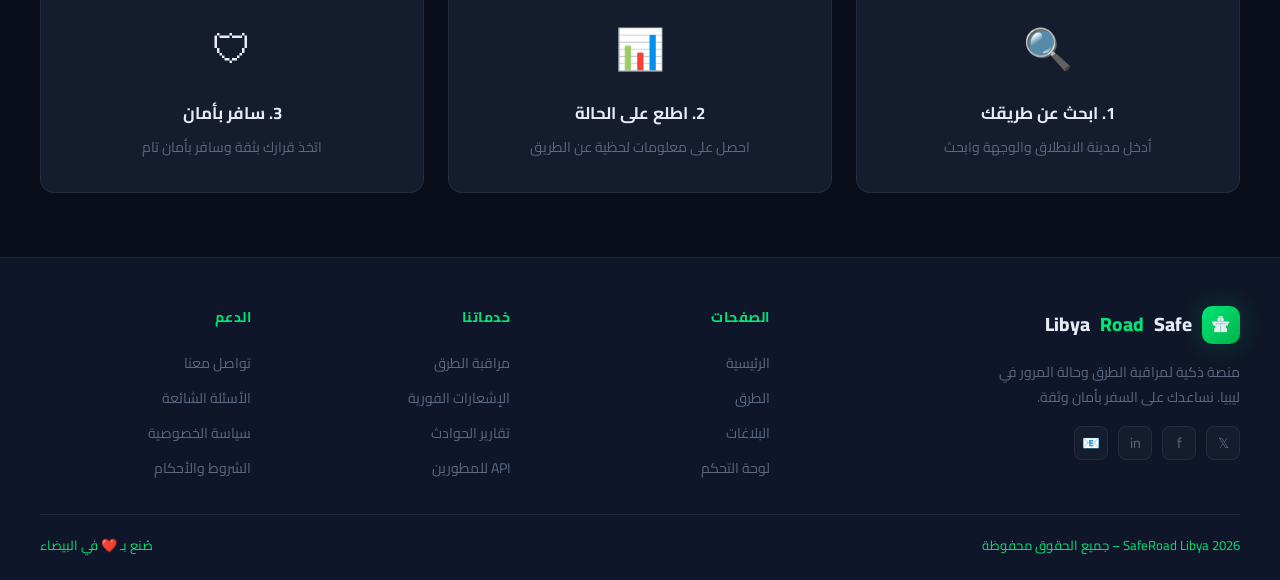
==== commit 9401d61a: "Update index.html" ====
--- a/index.html
+++ b/index.html
@@ -1483,8 +1483,8 @@
   <!-- ===== NAVBAR ===== -->
   <nav class="navbar" id="navbar">
     <a href="index.html" class="nav-logo">
-      <div class="logo-icon">🛣</div>
-      Safe<span>Road</span> Libya
+      
+      <span>Road</span> Libya
     </a>
 
     <ul class="nav-links">
